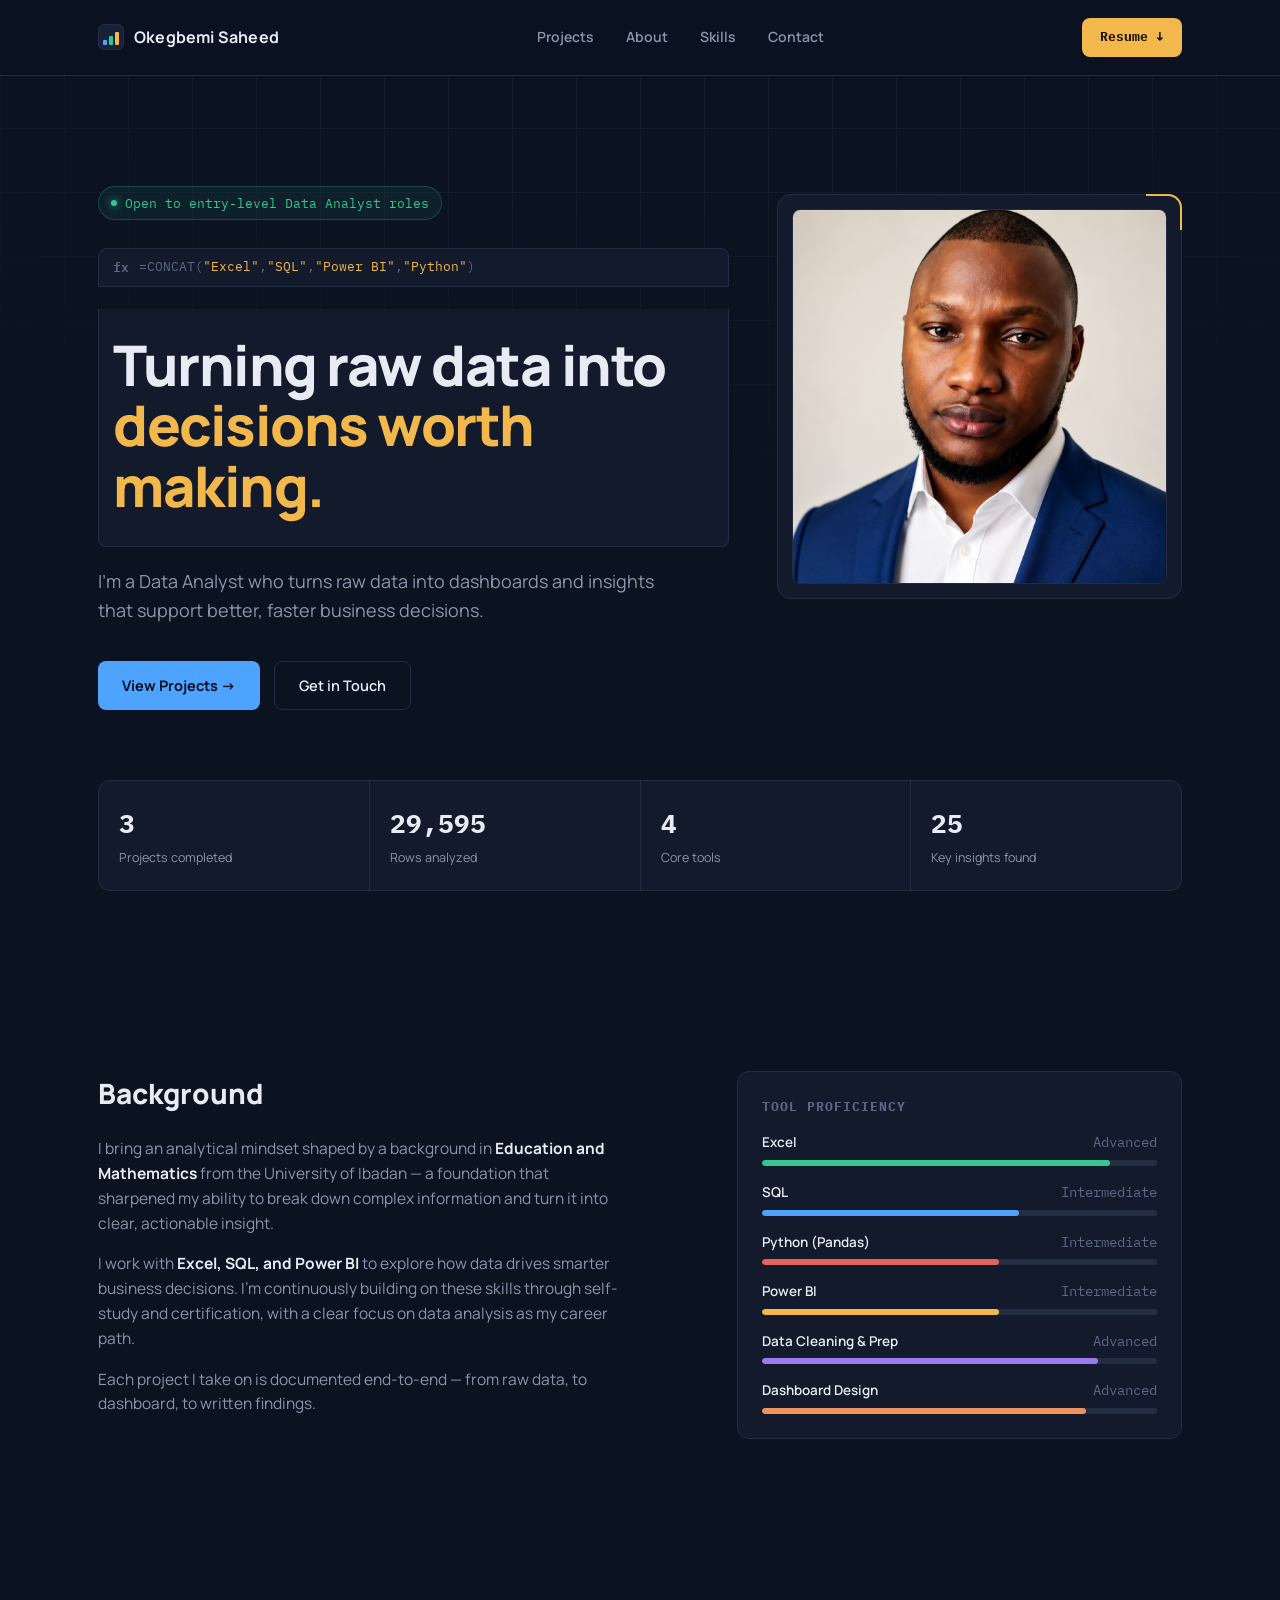
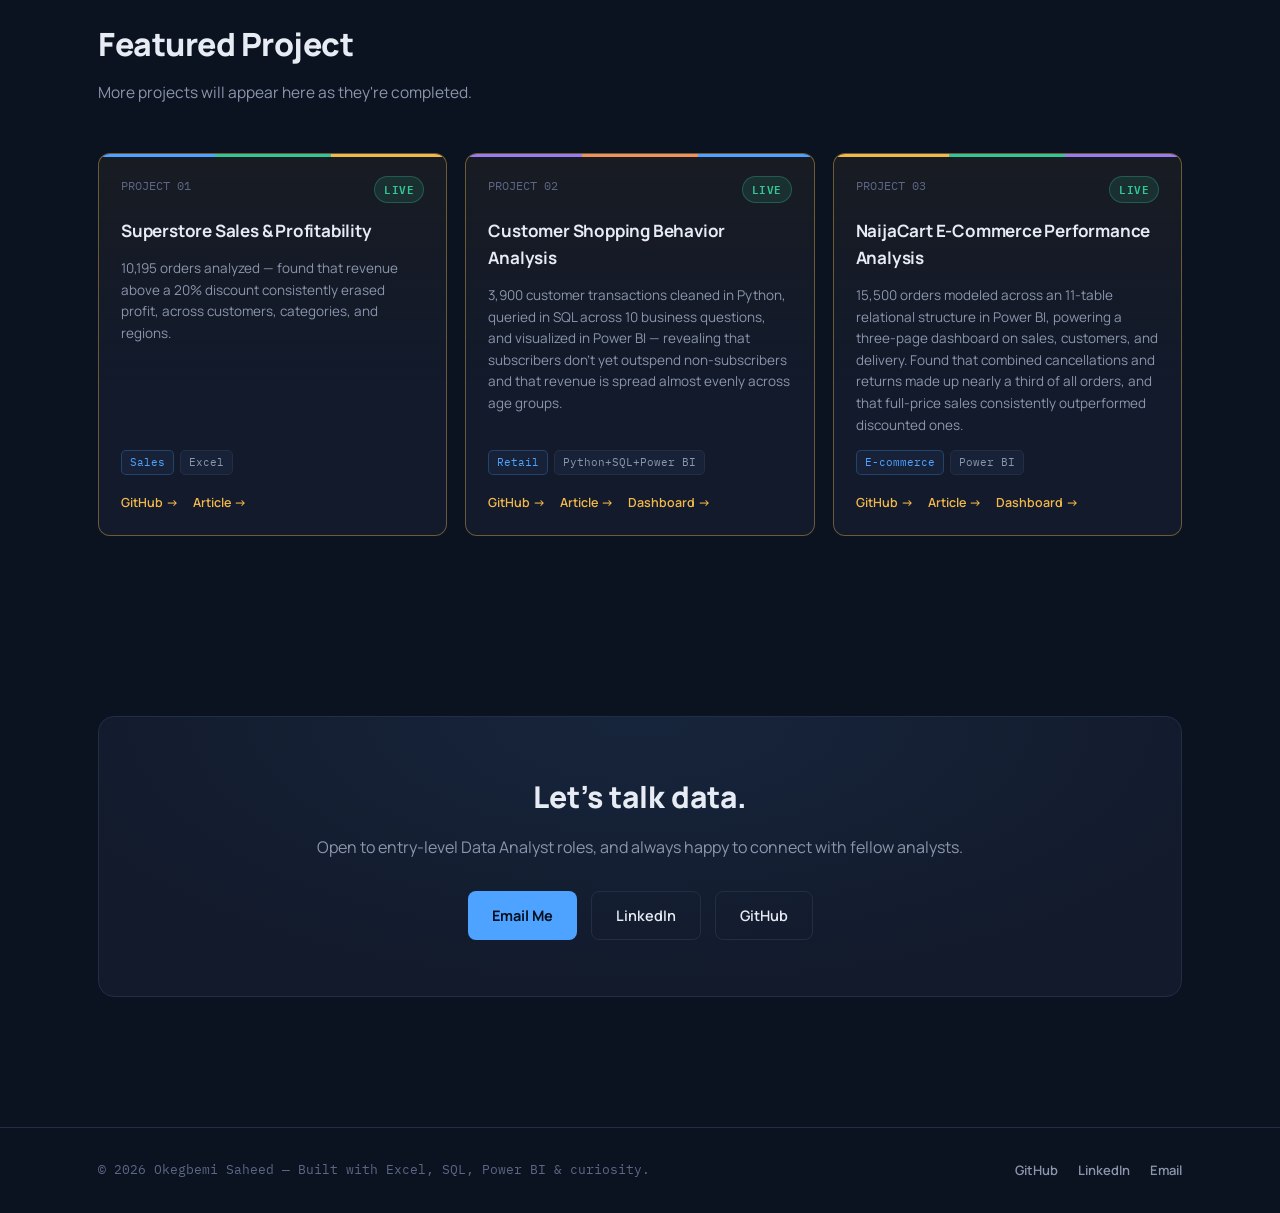
==== index.html @ 9484a930 "Add files via upload" ====
<!DOCTYPE html>
<html lang="en">
<head>
<meta charset="UTF-8" />
<meta name="viewport" content="width=device-width, initial-scale=1.0" />
<title>Okegbemi Saheed — Data Analyst Portfolio</title>
<link rel="icon" type="image/png" href="./profile.png">
<link rel="preconnect" href="https://fonts.googleapis.com">
<link href="https://fonts.googleapis.com/css2?family=IBM+Plex+Mono:wght@400;500;600;700&family=Manrope:wght@400;500;600;700;800&display=swap" rel="stylesheet">
<style>
  :root{
    --bg: #0B1220;
    --surface: #121A2B;
    --surface-2: #172238;
    --line: #232E45;
    --text: #E7EBF3;
    --muted: #8B96AD;
    --muted-2: #5C6785;
    --amber: #F2B84B;
    --blue: #4DA3FF;
    --green: #34C795;
    --purple: #9B7CF0;
    --orange: #F0925C;
    --red: #E5635F;
  }
  *{margin:0;padding:0;box-sizing:border-box;}
  html{scroll-behavior:smooth;}
  body{
    background:var(--bg);
    color:var(--text);
    font-family:'Manrope',sans-serif;
    line-height:1.6;
    overflow-x:hidden;
  }
  .mono{font-family:'IBM Plex Mono',monospace;}

  /* background grid texture */
  .grid-bg{
    position:fixed; inset:0; z-index:0; pointer-events:none;
    background-image:
      linear-gradient(var(--line) 1px, transparent 1px),
      linear-gradient(90deg, var(--line) 1px, transparent 1px);
    background-size: 64px 64px;
    opacity:0.35;
    mask-image: radial-gradient(ellipse 80% 60% at 50% 0%, #000 40%, transparent 100%);
  }

  a{color:inherit; text-decoration:none;}
  .wrap{max-width:1140px; margin:0 auto; padding:0 28px; position:relative; z-index:1;}

  /* NAV */
  header{
    position:sticky; top:0; z-index:50;
    backdrop-filter: blur(10px);
    background:rgba(11,18,32,0.75);
    border-bottom:1px solid var(--line);
  }
  nav{display:flex; align-items:center; justify-content:space-between; padding:18px 28px; max-width:1140px; margin:0 auto;}
  .logo{display:flex; align-items:center; gap:10px; font-weight:700; font-size:16px; letter-spacing:0.2px;}
  .logo-mark{
    width:26px; height:26px; border-radius:6px;
    background:var(--surface-2); border:1px solid var(--line);
    display:flex; align-items:end; gap:2px; padding:4px;
  }
  .logo-mark span{width:4px; background:var(--blue); border-radius:1px;}
  .logo-mark span:nth-child(1){height:5px; background:var(--blue);}
  .logo-mark span:nth-child(2){height:9px; background:var(--green);}
  .logo-mark span:nth-child(3){height:13px; background:var(--amber);}
  .navlinks{display:flex; gap:32px; align-items:center;}
  .navlinks a{color:var(--muted); font-size:14px; font-weight:600; transition:color .2s;}
  .navlinks a:hover{color:var(--text);}
  .btn-resume{
    background:var(--amber); color:#1A1200; padding:9px 18px; border-radius:8px;
    font-size:13px; font-weight:700; font-family:'IBM Plex Mono',monospace;
  }
  .btn-resume:hover{background:#ffcb63;}

  @media (max-width:760px){
    .navlinks{display:none;}
  }

  /* HERO */
  .hero{padding:110px 0 90px; position:relative;}
  .eyebrow{
    display:inline-flex; align-items:center; gap:8px;
    font-family:'IBM Plex Mono',monospace; font-size:12.5px; color:var(--green);
    background:rgba(52,199,149,0.08); border:1px solid rgba(52,199,149,0.25);
    padding:6px 12px; border-radius:100px; margin-bottom:28px;
  }
  .eyebrow .dot{width:6px; height:6px; border-radius:50%; background:var(--green); box-shadow:0 0 8px var(--green);}

  .formula-bar{
    font-family:'IBM Plex Mono',monospace; font-size:13px; color:var(--muted-2);
    border:1px solid var(--line); border-radius:8px 8px 0 0;
    padding:8px 14px; background:var(--surface); display:flex; gap:10px; align-items:center;
    max-width:640px;
  }
  .formula-bar .fx{color:var(--muted-2); font-weight:600;}
  .formula-bar .val{color:var(--amber);}

  .hero h1{
    font-size:56px; font-weight:800; letter-spacing:-1.5px; line-height:1.08;
    max-width:760px; margin:22px 0 20px;
    border:1px solid var(--line); border-top:none; border-radius:0 0 8px 8px;
    padding:26px 14px 30px; background:var(--surface);
  }
  .hero h1 .accent{color:var(--amber);}
  .hero p.lede{
    font-size:18px; color:var(--muted); max-width:560px; margin-bottom:36px;
  }
  .hero-ctas{display:flex; gap:14px; flex-wrap:wrap;}
  .btn-primary{
    background:var(--blue); color:#04101F; font-weight:700; font-size:14.5px;
    padding:13px 24px; border-radius:8px; transition:transform .15s, background .15s;
    display:inline-flex; align-items:center; gap:8px;
  }
  .btn-primary:hover{background:#6cb6ff; transform:translateY(-1px);}
  .btn-outline{
    border:1px solid var(--line); color:var(--text); font-weight:600; font-size:14.5px;
    padding:12px 24px; border-radius:8px; transition:border-color .15s, transform .15s;
  }
  .btn-outline:hover{border-color:var(--muted-2); transform:translateY(-1px);}

  .hero-stats{
    display:grid; grid-template-columns:repeat(4,1fr); gap:1px;
    margin-top:70px; border:1px solid var(--line); border-radius:12px; overflow:hidden;
    background:var(--line);
  }
  .stat{background:var(--surface); padding:22px 20px;}
  .stat .n{font-family:'IBM Plex Mono',monospace; font-size:26px; font-weight:700; color:var(--text);}
  .stat .l{font-size:12.5px; color:var(--muted); margin-top:4px;}

  .hero-grid{display:grid; grid-template-columns:1.4fr 0.9fr; gap:48px; align-items:start;}
  .hero-main .hero-ctas{margin-bottom:0;}

  .photo-frame{
    position:relative; border:1px solid var(--line); border-radius:14px;
    background:var(--surface); padding:14px; margin-top:8px;
  }
  .photo-tag{
    font-size:11px; color:var(--muted-2); margin-bottom:10px; letter-spacing:0.5px;
  }
  .photo-frame img{
    width:100%; aspect-ratio:1/1; object-fit:cover; border-radius:8px;
    display:block; border:1px solid var(--line);
    filter:grayscale(15%) contrast(1.03);
  }
  .photo-frame::after{
    content:""; position:absolute; top:-1px; right:-1px; width:34px; height:34px;
    border-top:2px solid var(--amber); border-right:2px solid var(--amber); border-radius:0 14px 0 0;
  }
  .photo-fallback{display:none;}
  .photo-frame.no-photo img{display:none;}
  .photo-frame.no-photo .photo-fallback{
    display:flex; flex-direction:column; align-items:center; justify-content:center;
    aspect-ratio:1/1; border-radius:8px; border:1px dashed var(--line);
    color:var(--muted-2); font-family:'IBM Plex Mono',monospace; font-size:13px; text-align:center; line-height:1.6;
  }
  .photo-fallback span{color:var(--amber); margin-top:4px;}

  @media (max-width:760px){
    .hero h1{font-size:36px;}
    .hero-stats{grid-template-columns:repeat(2,1fr);}
    .hero-grid{grid-template-columns:1fr;}
    .photo-frame{max-width:260px;}
  }

  /* SECTION HEADERS */
  .section{padding:90px 0;}
  .section-head{margin-bottom:48px;}
  .section-tag{
    font-family:'IBM Plex Mono',monospace; font-size:12.5px; color:var(--muted-2);
    letter-spacing:1.5px; text-transform:uppercase; margin-bottom:10px; display:block;
  }
  .section-head h2{font-size:32px; font-weight:800; letter-spacing:-0.5px;}
  .section-head p{color:var(--muted); margin-top:10px; max-width:560px; font-size:15.5px;}

  /* ABOUT */
  .about-grid{display:grid; grid-template-columns:1.3fr 1fr; gap:60px; align-items:start;}
  .about-text p{color:var(--muted); font-size:15.5px; margin-bottom:16px; max-width:520px;}
  .about-text strong{color:var(--text);}
  .skills-box{border:1px solid var(--line); border-radius:12px; padding:24px; background:var(--surface);}
  .skills-box h4{font-family:'IBM Plex Mono',monospace; font-size:12.5px; color:var(--muted-2); text-transform:uppercase; letter-spacing:1px; margin-bottom:16px;}
  .skill-row{margin-bottom:16px;}
  .skill-row:last-child{margin-bottom:0;}
  .skill-row .top{display:flex; justify-content:space-between; font-size:13.5px; margin-bottom:6px;}
  .skill-row .top span:first-child{font-weight:600;}
  .skill-row .top span:last-child{color:var(--muted-2); font-family:'IBM Plex Mono',monospace;}
  .bar{height:6px; border-radius:3px; background:var(--line); overflow:hidden;}
  .bar i{display:block; height:100%; border-radius:3px;}

  @media (max-width:760px){ .about-grid{grid-template-columns:1fr;} }

  /* PROJECTS */
  .project-grid{display:grid; grid-template-columns:repeat(3,1fr); gap:18px;}
  @media (max-width:900px){ .project-grid{grid-template-columns:repeat(2,1fr);} }
  @media (max-width:600px){ .project-grid{grid-template-columns:1fr;} }

  .card{
    border:1px solid var(--line); border-radius:12px; background:var(--surface);
    padding:22px; display:flex; flex-direction:column; gap:14px; transition:border-color .2s, transform .2s;
    position:relative; overflow:hidden;
  }
  .card:hover{border-color:var(--muted-2); transform:translateY(-3px);}
  .card.featured{
    border-color:rgba(242,184,75,0.4);
    background:linear-gradient(180deg, rgba(242,184,75,0.06), var(--surface) 60%);
  }
  .card-top{display:flex; justify-content:space-between; align-items:flex-start;}
  .card-num{font-family:'IBM Plex Mono',monospace; font-size:12px; color:var(--muted-2);}
  .status{
    font-family:'IBM Plex Mono',monospace; font-size:10.5px; padding:4px 9px; border-radius:100px;
    text-transform:uppercase; letter-spacing:0.5px; font-weight:600;
  }
  .status.done{background:rgba(52,199,149,0.12); color:var(--green); border:1px solid rgba(52,199,149,0.3);}
  .status.pending{background:rgba(139,150,173,0.1); color:var(--muted); border:1px solid var(--line);}

  .card h3{font-size:17px; font-weight:700; letter-spacing:-0.2px;}
  .card p.desc{font-size:13.5px; color:var(--muted); flex-grow:1;}

  .tag-row{display:flex; gap:6px; flex-wrap:wrap;}
  .tag{
    font-family:'IBM Plex Mono',monospace; font-size:10.5px; padding:3px 8px; border-radius:5px;
    background:var(--surface-2); color:var(--muted); border:1px solid var(--line);
  }
  .tag.domain{color:var(--blue); border-color:rgba(77,163,255,0.25);}

  .card-links{display:flex; gap:14px; margin-top:4px;}
  .card-links a{font-size:12.5px; font-weight:600; color:var(--amber); display:flex; align-items:center; gap:4px;}
  .card-links a:hover{color:#ffcb63;}

  .dot-row{position:absolute; top:0; left:0; right:0; height:3px; display:flex;}
  .dot-row i{flex:1;}

  /* FOOTER / CONTACT */
  .contact-box{
    border:1px solid var(--line); border-radius:16px; padding:56px 40px; text-align:center;
    background:radial-gradient(ellipse 60% 100% at 50% 0%, rgba(77,163,255,0.08), transparent), var(--surface);
  }
  .contact-box h2{font-size:30px; font-weight:800; margin-bottom:14px;}
  .contact-box p{color:var(--muted); margin-bottom:30px;}
  .contact-links{display:flex; gap:14px; justify-content:center; flex-wrap:wrap;}

  footer{border-top:1px solid var(--line); padding:32px 0; margin-top:40px;}
  .footer-row{display:flex; justify-content:space-between; align-items:center; flex-wrap:wrap; gap:12px;}
  .footer-row p{font-size:13px; color:var(--muted-2); font-family:'IBM Plex Mono',monospace;}
  .footer-links{display:flex; gap:20px;}
  .footer-links a{font-size:13px; color:var(--muted); font-weight:600;}
  .footer-links a:hover{color:var(--text);}
</style>
</head>
<body>

<div class="grid-bg"></div>

<header>
  <nav>
    <div class="logo">
      <div class="logo-mark"><span></span><span></span><span></span></div>
      Okegbemi Saheed
    </div>
    <div class="navlinks">
      <a href="#projects">Projects</a>
      <a href="#about">About</a>
      <a href="#skills">Skills</a>
      <a href="#contact">Contact</a>
    </div>
    <a href="./resume.pdf" class="btn-resume" download>Resume ↓</a>
  </nav>
</header>

<section class="hero">
  <div class="wrap">
    <div class="hero-grid">
      <div class="hero-main">
        <div class="eyebrow"><span class="dot"></span>Open to entry-level Data Analyst roles</div>

        <div class="formula-bar">
          <span class="fx">fx</span>
          <span>=CONCAT(<span class="val">"Excel"</span>,<span class="val">"SQL"</span>,<span class="val">"Power BI"</span>,<span class="val">"Python"</span>)</span>
        </div>
        <h1>Turning raw data into <span class="accent">decisions worth making.</span></h1>

        <p class="lede">I'm a Data Analyst who turns raw data into dashboards and insights that support better, faster business decisions.</p>

        <div class="hero-ctas">
          <a href="#projects" class="btn-primary">View Projects →</a>
          <a href="mailto:saheedokegbemi3@gmail.com" class="btn-outline">Get in Touch</a>
        </div>
      </div>

      <div class="photo-frame">
        <img src="./profile.png" alt="Okegbemi Saheed" onerror="this.parentElement.classList.add('no-photo')">
        <div class="photo-fallback">Add<br><span>profile.png</span></div>
      </div>
    </div>

    <div class="hero-stats">
      <div class="stat"><div class="n">3</div><div class="l">Projects completed</div></div>
      <div class="stat"><div class="n">29,595</div><div class="l">Rows analyzed</div></div>
      <div class="stat"><div class="n">4</div><div class="l">Core tools</div></div>
      <div class="stat"><div class="n">25</div><div class="l">Key insights found</div></div>
    </div>
  </div>
</section>

<section class="section" id="about">
  <div class="wrap">
    <div class="about-grid">
      <div class="about-text">
        <h2 style="font-size:28px; font-weight:800; margin-bottom:20px;">Background</h2>
        <p>I bring an analytical mindset shaped by a background in <strong>Education and Mathematics</strong> from the University of Ibadan — a foundation that sharpened my ability to break down complex information and turn it into clear, actionable insight.</p>
        <p>I work with <strong>Excel, SQL, and Power BI</strong> to explore how data drives smarter business decisions. I'm continuously building on these skills through self-study and certification, with a clear focus on data analysis as my career path.</p>
        <p>Each project I take on is documented end-to-end — from raw data, to dashboard, to written findings.</p>
      </div>

      <div class="skills-box" id="skills">
        <h4>Tool Proficiency</h4>
        <div class="skill-row">
          <div class="top"><span>Excel</span><span>Advanced</span></div>
          <div class="bar"><i style="width:88%; background:var(--green);"></i></div>
        </div>
        <div class="skill-row">
          <div class="top"><span>SQL</span><span>Intermediate</span></div>
          <div class="bar"><i style="width:65%; background:var(--blue);"></i></div>
        </div>
        <div class="skill-row">
          <div class="top"><span>Python (Pandas)</span><span>Intermediate</span></div>
          <div class="bar"><i style="width:60%; background:var(--red);"></i></div>
        </div>
        <div class="skill-row">
          <div class="top"><span>Power BI</span><span>Intermediate</span></div>
          <div class="bar"><i style="width:60%; background:var(--amber);"></i></div>
        </div>
        <div class="skill-row">
          <div class="top"><span>Data Cleaning &amp; Prep</span><span>Advanced</span></div>
          <div class="bar"><i style="width:85%; background:var(--purple);"></i></div>
        </div>
        <div class="skill-row">
          <div class="top"><span>Dashboard Design</span><span>Advanced</span></div>
          <div class="bar"><i style="width:82%; background:var(--orange);"></i></div>
        </div>
      </div>
    </div>
  </div>
</section>

<section class="section" id="projects">
  <div class="wrap">
    <div class="section-head">
      <h2>Featured Project</h2>
      <p>More projects will appear here as they're completed.</p>
    </div>

    <div class="project-grid" id="project-grid"></div>
  </div>
</section>

<section class="section" id="contact">
  <div class="wrap">
    <div class="contact-box">
      <h2>Let's talk data.</h2>
      <p>Open to entry-level Data Analyst roles, and always happy to connect with fellow analysts.</p>
      <div class="contact-links">
        <a href="mailto:saheedokegbemi3@gmail.com" class="btn-primary">Email Me</a>
        <a href="https://www.linkedin.com/in/okegbemi-saheed/" target="_blank" class="btn-outline">LinkedIn</a>
        <a href="https://github.com/saheed-okegbemi" target="_blank" class="btn-outline">GitHub</a>
      </div>
    </div>
  </div>
</section>

<footer>
  <div class="wrap footer-row">
    <p>© 2026 Okegbemi Saheed — Built with Excel, SQL, Power BI &amp; curiosity.</p>
    <div class="footer-links">
      <a href="https://github.com/saheed-okegbemi" target="_blank">GitHub</a>
      <a href="https://www.linkedin.com/in/okegbemi-saheed/" target="_blank">LinkedIn</a>
      <a href="mailto:saheedokegbemi3@gmail.com">Email</a>
    </div>
  </div>
</footer>

<script>
  const projects = [
    {
      num: "01", domain: "Sales", tool: "Excel", title: "Superstore Sales & Profitability",
      desc: "10,195 orders analyzed — found that revenue above a 20% discount consistently erased profit, across customers, categories, and regions.",
      status: "done",
      links: [
        { label: "GitHub →", href: "https://github.com/saheed-okegbemi/project1-superstore-sales-dashboard" },
        { label: "Article →", href: "https://medium.com/@yemtech96/i-analyzed-10-000-retail-orders-in-excel-and-found-the-exact-point-where-discounts-start-losing-25f3563b0018?sharedUserId=yemtech96" }
      ],
      colors: ["var(--blue)","var(--green)","var(--amber)"]
    },
    {
      num: "02", domain: "Retail", tool: "Python+SQL+Power BI", title: "Customer Shopping Behavior Analysis",
      desc: "3,900 customer transactions cleaned in Python, queried in SQL across 10 business questions, and visualized in Power BI — revealing that subscribers don't yet outspend non-subscribers and that revenue is spread almost evenly across age groups.",
      status: "done",
      links: [
        { label: "GitHub →", href: "https://github.com/saheed-okegbemi/customer-trends-data-analysis-SQL-Python-PowerBI" },
        { label: "Article →", href: "https://medium.com/@yemtech96/customer-shopping-behavior-analysis-95d3b2ce0a00" },
        { label: "Dashboard →", href: "https://app.powerbi.com/view?r=eyJrIjoiYzc3OTllYzItY2Q0Yy00NjYwLThhMjEtMTc2NzlhYjIzNjk2IiwidCI6ImZjY2Y0MmRmLTE2ZDktNGU4Ny1hNmUwLWU0OTYyMjAxN2Y3NCJ9" }
      ],
      colors: ["var(--purple)","var(--orange)","var(--blue)"]
    },
    {
      num: "03", domain: "E-commerce", tool: "Power BI", title: "NaijaCart E-Commerce Performance Analysis",
      desc: "15,500 orders modeled across an 11-table relational structure in Power BI, powering a three-page dashboard on sales, customers, and delivery. Found that combined cancellations and returns made up nearly a third of all orders, and that full-price sales consistently outperformed discounted ones.",
      status: "done",
      links: [
        { label: "GitHub →", href: "https://github.com/saheed-okegbemi/NaijaCart-E-Commerce_Business_Analysis" },
        { label: "Article →", href: "https://medium.com/@yemtech96/building-naijacart-a-power-bi-analysis-of-a-nigerian-e-commerce-business-020e2b88e1dc" },
        { label: "Dashboard →", href: "https://app.powerbi.com/reportEmbed?reportId=264febf2-75fc-4f2f-8ebe-4e56fce690f0&autoAuth=true&ctid=fccf42df-16d9-4e87-a6e0-e49622017f74" }
      ],
      colors: ["var(--amber)","var(--green)","var(--purple)"]
    },
    { num:"04", domain:"Sales", tool:"SQL", title:"Sales Trend & Customer Analysis", desc:"Querying sales trends, top customers, and category performance using joins, CTEs, and window functions.", status:"pending" },
    { num:"05", domain:"Sales", tool:"Power BI", title:"Interactive Sales Dashboard", desc:"A drill-down dashboard with regional filters, YoY growth, and DAX-driven KPIs.", status:"pending" },
    { num:"06", domain:"Inventory", tool:"Excel", title:"Stock Level & Reorder Tracker", desc:"A formula-driven tracker flagging low stock and calculating reorder points automatically.", status:"pending" },
    { num:"07", domain:"Inventory", tool:"SQL", title:"Stockout & Movement Analysis", desc:"Identifying stockout frequency, slow-moving items, and inventory turnover ratios.", status:"pending" },
    { num:"08", domain:"Inventory", tool:"Power BI", title:"Inventory Health Dashboard", desc:"Visualizing turnover, days-on-hand, and dead stock by category.", status:"pending" },
    { num:"09", domain:"Supply Chain", tool:"Excel", title:"Supplier Performance Scorecard", desc:"Weighted scoring of suppliers on delivery time, defect rate, and cost variance.", status:"pending" },
    { num:"10", domain:"Supply Chain", tool:"SQL", title:"Lead Time & Fulfillment Analysis", desc:"Analyzing average lead time by supplier and region, flagging delayed orders.", status:"pending" },
    { num:"11", domain:"Supply Chain", tool:"Power BI", title:"End-to-End Supply Chain Dashboard", desc:"Order-to-delivery visibility with delay hotspots mapped geographically.", status:"pending" },
    { num:"12", domain:"Retail", tool:"Excel+SQL+Power BI", title:"Full Retail Performance Report", desc:"Capstone project combining all three tools into one end-to-end retail analysis.", status:"pending" },
    { num:"13", domain:"Retail", tool:"Power BI", title:"Store & Regional Comparison", desc:"Benchmarking store and regional performance on revenue and inventory efficiency.", status:"pending" },
    { num:"14", domain:"Retail", tool:"SQL+Excel", title:"Customer Segmentation (RFM)", desc:"Segmenting customers by Recency, Frequency, and Monetary value to identify buying behavior.", status:"pending" },
  ];

  const grid = document.getElementById("project-grid");
  projects.filter(p => p.status === "done").forEach(p => {
    const card = document.createElement("div");
    card.className = "card" + (p.status === "done" ? " featured" : "");
    const dots = (p.colors || ["var(--muted-2)"]).map(c => `<i style="background:${c}"></i>`).join("");
    card.innerHTML = `
      <div class="dot-row">${dots}</div>
      <div class="card-top">
        <span class="card-num">PROJECT ${p.num}</span>
        <span class="status ${p.status}">${p.status === "done" ? "Live" : "In Progress"}</span>
      </div>
      <h3>${p.title}</h3>
      <p class="desc">${p.desc}</p>
      <div class="tag-row">
        <span class="tag domain">${p.domain}</span>
        <span class="tag">${p.tool}</span>
      </div>
      ${p.links ? `<div class="card-links">${p.links.map(l => `<a href="${l.href}" target="_blank">${l.label}</a>`).join("")}</div>` : ""}
    `;
    grid.appendChild(card);
  });
</script>

</body>
</html>
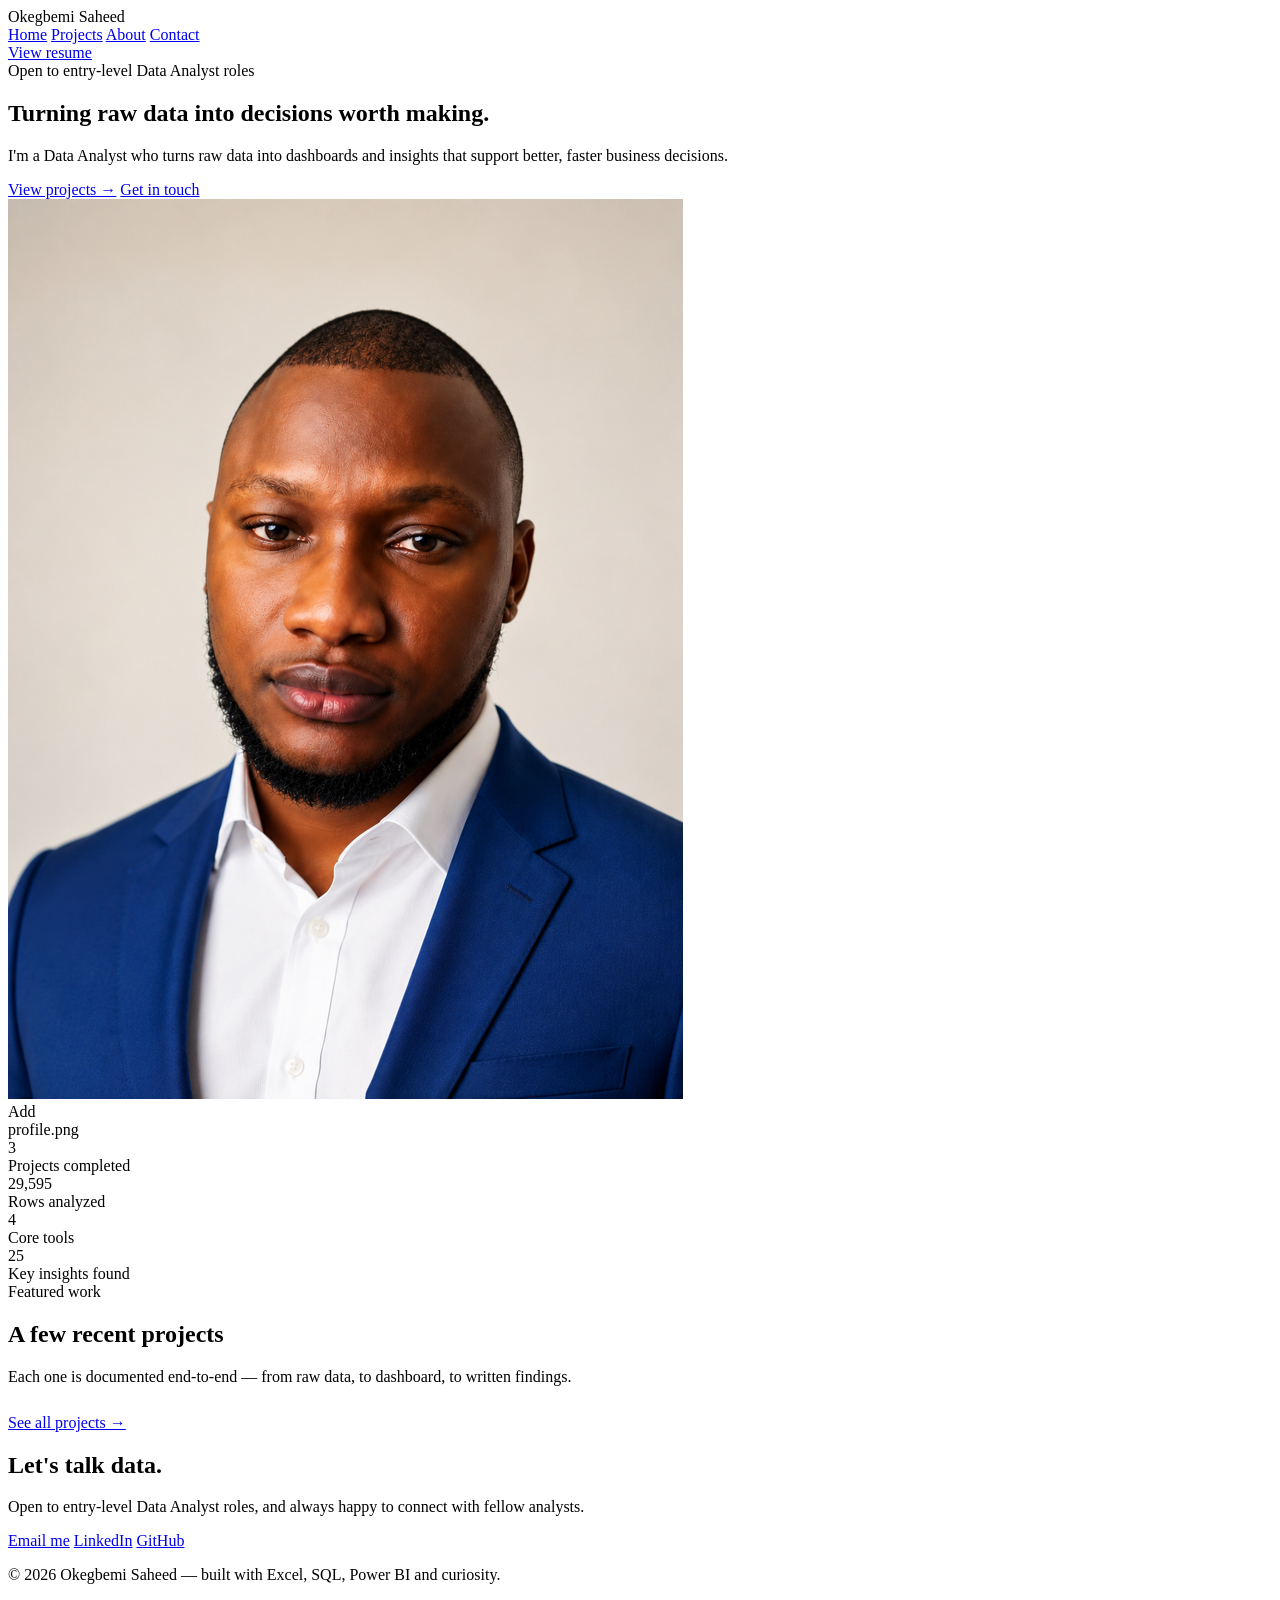
==== commit 9b661058: "Add files via upload" ====
--- a/index.html
+++ b/index.html
@@ -6,266 +6,21 @@
 <title>Okegbemi Saheed — Data Analyst Portfolio</title>
 <link rel="icon" type="image/png" href="./profile.png">
 <link rel="preconnect" href="https://fonts.googleapis.com">
-<link href="https://fonts.googleapis.com/css2?family=IBM+Plex+Mono:wght@400;500;600;700&family=Manrope:wght@400;500;600;700;800&display=swap" rel="stylesheet">
-<style>
-  :root{
-    --bg: #0B1220;
-    --surface: #121A2B;
-    --surface-2: #172238;
-    --line: #232E45;
-    --text: #E7EBF3;
-    --muted: #8B96AD;
-    --muted-2: #5C6785;
-    --amber: #F2B84B;
-    --blue: #4DA3FF;
-    --green: #34C795;
-    --purple: #9B7CF0;
-    --orange: #F0925C;
-    --red: #E5635F;
-  }
-  *{margin:0;padding:0;box-sizing:border-box;}
-  html{scroll-behavior:smooth;}
-  body{
-    background:var(--bg);
-    color:var(--text);
-    font-family:'Manrope',sans-serif;
-    line-height:1.6;
-    overflow-x:hidden;
-  }
-  .mono{font-family:'IBM Plex Mono',monospace;}
-
-  /* background grid texture */
-  .grid-bg{
-    position:fixed; inset:0; z-index:0; pointer-events:none;
-    background-image:
-      linear-gradient(var(--line) 1px, transparent 1px),
-      linear-gradient(90deg, var(--line) 1px, transparent 1px);
-    background-size: 64px 64px;
-    opacity:0.35;
-    mask-image: radial-gradient(ellipse 80% 60% at 50% 0%, #000 40%, transparent 100%);
-  }
-
-  a{color:inherit; text-decoration:none;}
-  .wrap{max-width:1140px; margin:0 auto; padding:0 28px; position:relative; z-index:1;}
-
-  /* NAV */
-  header{
-    position:sticky; top:0; z-index:50;
-    backdrop-filter: blur(10px);
-    background:rgba(11,18,32,0.75);
-    border-bottom:1px solid var(--line);
-  }
-  nav{display:flex; align-items:center; justify-content:space-between; padding:18px 28px; max-width:1140px; margin:0 auto;}
-  .logo{display:flex; align-items:center; gap:10px; font-weight:700; font-size:16px; letter-spacing:0.2px;}
-  .logo-mark{
-    width:26px; height:26px; border-radius:6px;
-    background:var(--surface-2); border:1px solid var(--line);
-    display:flex; align-items:end; gap:2px; padding:4px;
-  }
-  .logo-mark span{width:4px; background:var(--blue); border-radius:1px;}
-  .logo-mark span:nth-child(1){height:5px; background:var(--blue);}
-  .logo-mark span:nth-child(2){height:9px; background:var(--green);}
-  .logo-mark span:nth-child(3){height:13px; background:var(--amber);}
-  .navlinks{display:flex; gap:32px; align-items:center;}
-  .navlinks a{color:var(--muted); font-size:14px; font-weight:600; transition:color .2s;}
-  .navlinks a:hover{color:var(--text);}
-  .btn-resume{
-    background:var(--amber); color:#1A1200; padding:9px 18px; border-radius:8px;
-    font-size:13px; font-weight:700; font-family:'IBM Plex Mono',monospace;
-  }
-  .btn-resume:hover{background:#ffcb63;}
-
-  @media (max-width:760px){
-    .navlinks{display:none;}
-  }
-
-  /* HERO */
-  .hero{padding:110px 0 90px; position:relative;}
-  .eyebrow{
-    display:inline-flex; align-items:center; gap:8px;
-    font-family:'IBM Plex Mono',monospace; font-size:12.5px; color:var(--green);
-    background:rgba(52,199,149,0.08); border:1px solid rgba(52,199,149,0.25);
-    padding:6px 12px; border-radius:100px; margin-bottom:28px;
-  }
-  .eyebrow .dot{width:6px; height:6px; border-radius:50%; background:var(--green); box-shadow:0 0 8px var(--green);}
-
-  .formula-bar{
-    font-family:'IBM Plex Mono',monospace; font-size:13px; color:var(--muted-2);
-    border:1px solid var(--line); border-radius:8px 8px 0 0;
-    padding:8px 14px; background:var(--surface); display:flex; gap:10px; align-items:center;
-    max-width:640px;
-  }
-  .formula-bar .fx{color:var(--muted-2); font-weight:600;}
-  .formula-bar .val{color:var(--amber);}
-
-  .hero h1{
-    font-size:56px; font-weight:800; letter-spacing:-1.5px; line-height:1.08;
-    max-width:760px; margin:22px 0 20px;
-    border:1px solid var(--line); border-top:none; border-radius:0 0 8px 8px;
-    padding:26px 14px 30px; background:var(--surface);
-  }
-  .hero h1 .accent{color:var(--amber);}
-  .hero p.lede{
-    font-size:18px; color:var(--muted); max-width:560px; margin-bottom:36px;
-  }
-  .hero-ctas{display:flex; gap:14px; flex-wrap:wrap;}
-  .btn-primary{
-    background:var(--blue); color:#04101F; font-weight:700; font-size:14.5px;
-    padding:13px 24px; border-radius:8px; transition:transform .15s, background .15s;
-    display:inline-flex; align-items:center; gap:8px;
-  }
-  .btn-primary:hover{background:#6cb6ff; transform:translateY(-1px);}
-  .btn-outline{
-    border:1px solid var(--line); color:var(--text); font-weight:600; font-size:14.5px;
-    padding:12px 24px; border-radius:8px; transition:border-color .15s, transform .15s;
-  }
-  .btn-outline:hover{border-color:var(--muted-2); transform:translateY(-1px);}
-
-  .hero-stats{
-    display:grid; grid-template-columns:repeat(4,1fr); gap:1px;
-    margin-top:70px; border:1px solid var(--line); border-radius:12px; overflow:hidden;
-    background:var(--line);
-  }
-  .stat{background:var(--surface); padding:22px 20px;}
-  .stat .n{font-family:'IBM Plex Mono',monospace; font-size:26px; font-weight:700; color:var(--text);}
-  .stat .l{font-size:12.5px; color:var(--muted); margin-top:4px;}
-
-  .hero-grid{display:grid; grid-template-columns:1.4fr 0.9fr; gap:48px; align-items:start;}
-  .hero-main .hero-ctas{margin-bottom:0;}
-
-  .photo-frame{
-    position:relative; border:1px solid var(--line); border-radius:14px;
-    background:var(--surface); padding:14px; margin-top:8px;
-  }
-  .photo-tag{
-    font-size:11px; color:var(--muted-2); margin-bottom:10px; letter-spacing:0.5px;
-  }
-  .photo-frame img{
-    width:100%; aspect-ratio:1/1; object-fit:cover; border-radius:8px;
-    display:block; border:1px solid var(--line);
-    filter:grayscale(15%) contrast(1.03);
-  }
-  .photo-frame::after{
-    content:""; position:absolute; top:-1px; right:-1px; width:34px; height:34px;
-    border-top:2px solid var(--amber); border-right:2px solid var(--amber); border-radius:0 14px 0 0;
-  }
-  .photo-fallback{display:none;}
-  .photo-frame.no-photo img{display:none;}
-  .photo-frame.no-photo .photo-fallback{
-    display:flex; flex-direction:column; align-items:center; justify-content:center;
-    aspect-ratio:1/1; border-radius:8px; border:1px dashed var(--line);
-    color:var(--muted-2); font-family:'IBM Plex Mono',monospace; font-size:13px; text-align:center; line-height:1.6;
-  }
-  .photo-fallback span{color:var(--amber); margin-top:4px;}
-
-  @media (max-width:760px){
-    .hero h1{font-size:36px;}
-    .hero-stats{grid-template-columns:repeat(2,1fr);}
-    .hero-grid{grid-template-columns:1fr;}
-    .photo-frame{max-width:260px;}
-  }
-
-  /* SECTION HEADERS */
-  .section{padding:90px 0;}
-  .section-head{margin-bottom:48px;}
-  .section-tag{
-    font-family:'IBM Plex Mono',monospace; font-size:12.5px; color:var(--muted-2);
-    letter-spacing:1.5px; text-transform:uppercase; margin-bottom:10px; display:block;
-  }
-  .section-head h2{font-size:32px; font-weight:800; letter-spacing:-0.5px;}
-  .section-head p{color:var(--muted); margin-top:10px; max-width:560px; font-size:15.5px;}
-
-  /* ABOUT */
-  .about-grid{display:grid; grid-template-columns:1.3fr 1fr; gap:60px; align-items:start;}
-  .about-text p{color:var(--muted); font-size:15.5px; margin-bottom:16px; max-width:520px;}
-  .about-text strong{color:var(--text);}
-  .skills-box{border:1px solid var(--line); border-radius:12px; padding:24px; background:var(--surface);}
-  .skills-box h4{font-family:'IBM Plex Mono',monospace; font-size:12.5px; color:var(--muted-2); text-transform:uppercase; letter-spacing:1px; margin-bottom:16px;}
-  .skill-row{margin-bottom:16px;}
-  .skill-row:last-child{margin-bottom:0;}
-  .skill-row .top{display:flex; justify-content:space-between; font-size:13.5px; margin-bottom:6px;}
-  .skill-row .top span:first-child{font-weight:600;}
-  .skill-row .top span:last-child{color:var(--muted-2); font-family:'IBM Plex Mono',monospace;}
-  .bar{height:6px; border-radius:3px; background:var(--line); overflow:hidden;}
-  .bar i{display:block; height:100%; border-radius:3px;}
-
-  @media (max-width:760px){ .about-grid{grid-template-columns:1fr;} }
-
-  /* PROJECTS */
-  .project-grid{display:grid; grid-template-columns:repeat(3,1fr); gap:18px;}
-  @media (max-width:900px){ .project-grid{grid-template-columns:repeat(2,1fr);} }
-  @media (max-width:600px){ .project-grid{grid-template-columns:1fr;} }
-
-  .card{
-    border:1px solid var(--line); border-radius:12px; background:var(--surface);
-    padding:22px; display:flex; flex-direction:column; gap:14px; transition:border-color .2s, transform .2s;
-    position:relative; overflow:hidden;
-  }
-  .card:hover{border-color:var(--muted-2); transform:translateY(-3px);}
-  .card.featured{
-    border-color:rgba(242,184,75,0.4);
-    background:linear-gradient(180deg, rgba(242,184,75,0.06), var(--surface) 60%);
-  }
-  .card-top{display:flex; justify-content:space-between; align-items:flex-start;}
-  .card-num{font-family:'IBM Plex Mono',monospace; font-size:12px; color:var(--muted-2);}
-  .status{
-    font-family:'IBM Plex Mono',monospace; font-size:10.5px; padding:4px 9px; border-radius:100px;
-    text-transform:uppercase; letter-spacing:0.5px; font-weight:600;
-  }
-  .status.done{background:rgba(52,199,149,0.12); color:var(--green); border:1px solid rgba(52,199,149,0.3);}
-  .status.pending{background:rgba(139,150,173,0.1); color:var(--muted); border:1px solid var(--line);}
-
-  .card h3{font-size:17px; font-weight:700; letter-spacing:-0.2px;}
-  .card p.desc{font-size:13.5px; color:var(--muted); flex-grow:1;}
-
-  .tag-row{display:flex; gap:6px; flex-wrap:wrap;}
-  .tag{
-    font-family:'IBM Plex Mono',monospace; font-size:10.5px; padding:3px 8px; border-radius:5px;
-    background:var(--surface-2); color:var(--muted); border:1px solid var(--line);
-  }
-  .tag.domain{color:var(--blue); border-color:rgba(77,163,255,0.25);}
-
-  .card-links{display:flex; gap:14px; margin-top:4px;}
-  .card-links a{font-size:12.5px; font-weight:600; color:var(--amber); display:flex; align-items:center; gap:4px;}
-  .card-links a:hover{color:#ffcb63;}
-
-  .dot-row{position:absolute; top:0; left:0; right:0; height:3px; display:flex;}
-  .dot-row i{flex:1;}
-
-  /* FOOTER / CONTACT */
-  .contact-box{
-    border:1px solid var(--line); border-radius:16px; padding:56px 40px; text-align:center;
-    background:radial-gradient(ellipse 60% 100% at 50% 0%, rgba(77,163,255,0.08), transparent), var(--surface);
-  }
-  .contact-box h2{font-size:30px; font-weight:800; margin-bottom:14px;}
-  .contact-box p{color:var(--muted); margin-bottom:30px;}
-  .contact-links{display:flex; gap:14px; justify-content:center; flex-wrap:wrap;}
-
-  footer{border-top:1px solid var(--line); padding:32px 0; margin-top:40px;}
-  .footer-row{display:flex; justify-content:space-between; align-items:center; flex-wrap:wrap; gap:12px;}
-  .footer-row p{font-size:13px; color:var(--muted-2); font-family:'IBM Plex Mono',monospace;}
-  .footer-links{display:flex; gap:20px;}
-  .footer-links a{font-size:13px; color:var(--muted); font-weight:600;}
-  .footer-links a:hover{color:var(--text);}
-</style>
+<link href="https://fonts.googleapis.com/css2?family=Source+Serif+4:wght@500;600;700&family=Manrope:wght@400;500;600;700;800&display=swap" rel="stylesheet">
+<link rel="stylesheet" href="./assets/styles.css">
 </head>
 <body>
 
-<div class="grid-bg"></div>
-
 <header>
   <nav>
-    <div class="logo">
-      <div class="logo-mark"><span></span><span></span><span></span></div>
-      Okegbemi Saheed
+    <div class="logo">Okegbemi Saheed</div>
+    <div class="navlinks">
+      <a href="./index.html" class="active">Home</a>
+      <a href="./projects.html">Projects</a>
+      <a href="./about.html">About</a>
+      <a href="./contact.html">Contact</a>
     </div>
-    <div class="navlinks">
-      <a href="#projects">Projects</a>
-      <a href="#about">About</a>
-      <a href="#skills">Skills</a>
-      <a href="#contact">Contact</a>
-    </div>
-    <a href="./resume.pdf" class="btn-resume" download>Resume ↓</a>
+    <a href="./resume.pdf" class="btn-resume" target="_blank" rel="noopener">View resume</a>
   </nav>
 </header>
 
@@ -274,21 +29,13 @@
     <div class="hero-grid">
       <div class="hero-main">
         <div class="eyebrow"><span class="dot"></span>Open to entry-level Data Analyst roles</div>
-
-        <div class="formula-bar">
-          <span class="fx">fx</span>
-          <span>=CONCAT(<span class="val">"Excel"</span>,<span class="val">"SQL"</span>,<span class="val">"Power BI"</span>,<span class="val">"Python"</span>)</span>
-        </div>
         <h1>Turning raw data into <span class="accent">decisions worth making.</span></h1>
-
         <p class="lede">I'm a Data Analyst who turns raw data into dashboards and insights that support better, faster business decisions.</p>
-
         <div class="hero-ctas">
-          <a href="#projects" class="btn-primary">View Projects →</a>
-          <a href="mailto:saheedokegbemi3@gmail.com" class="btn-outline">Get in Touch</a>
+          <a href="./projects.html" class="btn-primary">View projects →</a>
+          <a href="mailto:saheedokegbemi3@gmail.com" class="btn-outline">Get in touch</a>
         </div>
       </div>
-
       <div class="photo-frame">
         <img src="./profile.png" alt="Okegbemi Saheed" onerror="this.parentElement.classList.add('no-photo')">
         <div class="photo-fallback">Add<br><span>profile.png</span></div>
@@ -304,65 +51,27 @@
   </div>
 </section>
 
-<section class="section" id="about">
+<section class="section">
   <div class="wrap">
-    <div class="about-grid">
-      <div class="about-text">
-        <h2 style="font-size:28px; font-weight:800; margin-bottom:20px;">Background</h2>
-        <p>I bring an analytical mindset shaped by a background in <strong>Education and Mathematics</strong> from the University of Ibadan — a foundation that sharpened my ability to break down complex information and turn it into clear, actionable insight.</p>
-        <p>I work with <strong>Excel, SQL, and Power BI</strong> to explore how data drives smarter business decisions. I'm continuously building on these skills through self-study and certification, with a clear focus on data analysis as my career path.</p>
-        <p>Each project I take on is documented end-to-end — from raw data, to dashboard, to written findings.</p>
-      </div>
-
-      <div class="skills-box" id="skills">
-        <h4>Tool Proficiency</h4>
-        <div class="skill-row">
-          <div class="top"><span>Excel</span><span>Advanced</span></div>
-          <div class="bar"><i style="width:88%; background:var(--green);"></i></div>
-        </div>
-        <div class="skill-row">
-          <div class="top"><span>SQL</span><span>Intermediate</span></div>
-          <div class="bar"><i style="width:65%; background:var(--blue);"></i></div>
-        </div>
-        <div class="skill-row">
-          <div class="top"><span>Python (Pandas)</span><span>Intermediate</span></div>
-          <div class="bar"><i style="width:60%; background:var(--red);"></i></div>
-        </div>
-        <div class="skill-row">
-          <div class="top"><span>Power BI</span><span>Intermediate</span></div>
-          <div class="bar"><i style="width:60%; background:var(--amber);"></i></div>
-        </div>
-        <div class="skill-row">
-          <div class="top"><span>Data Cleaning &amp; Prep</span><span>Advanced</span></div>
-          <div class="bar"><i style="width:85%; background:var(--purple);"></i></div>
-        </div>
-        <div class="skill-row">
-          <div class="top"><span>Dashboard Design</span><span>Advanced</span></div>
-          <div class="bar"><i style="width:82%; background:var(--orange);"></i></div>
-        </div>
-      </div>
+    <div class="section-head">
+      <div class="section-tag">Featured work</div>
+      <h2>A few recent projects</h2>
+      <p>Each one is documented end-to-end — from raw data, to dashboard, to written findings.</p>
+    </div>
+    <div class="project-grid" id="project-grid"></div>
+    <div style="margin-top:28px;">
+      <a href="./projects.html" class="btn-outline">See all projects →</a>
     </div>
   </div>
 </section>
 
-<section class="section" id="projects">
-  <div class="wrap">
-    <div class="section-head">
-      <h2>Featured Project</h2>
-      <p>More projects will appear here as they're completed.</p>
-    </div>
-
-    <div class="project-grid" id="project-grid"></div>
-  </div>
-</section>
-
-<section class="section" id="contact">
+<section class="section" style="padding-top:0;">
   <div class="wrap">
     <div class="contact-box">
       <h2>Let's talk data.</h2>
       <p>Open to entry-level Data Analyst roles, and always happy to connect with fellow analysts.</p>
       <div class="contact-links">
-        <a href="mailto:saheedokegbemi3@gmail.com" class="btn-primary">Email Me</a>
+        <a href="mailto:saheedokegbemi3@gmail.com" class="btn-primary">Email me</a>
         <a href="https://www.linkedin.com/in/okegbemi-saheed/" target="_blank" class="btn-outline">LinkedIn</a>
         <a href="https://github.com/saheed-okegbemi" target="_blank" class="btn-outline">GitHub</a>
       </div>
@@ -372,7 +81,7 @@
 
 <footer>
   <div class="wrap footer-row">
-    <p>© 2026 Okegbemi Saheed — Built with Excel, SQL, Power BI &amp; curiosity.</p>
+    <p>© 2026 Okegbemi Saheed — built with Excel, SQL, Power BI and curiosity.</p>
     <div class="footer-links">
       <a href="https://github.com/saheed-okegbemi" target="_blank">GitHub</a>
       <a href="https://www.linkedin.com/in/okegbemi-saheed/" target="_blank">LinkedIn</a>
@@ -381,75 +90,9 @@
   </div>
 </footer>
 
+<script src="./assets/projects.js"></script>
 <script>
-  const projects = [
-    {
-      num: "01", domain: "Sales", tool: "Excel", title: "Superstore Sales & Profitability",
-      desc: "10,195 orders analyzed — found that revenue above a 20% discount consistently erased profit, across customers, categories, and regions.",
-      status: "done",
-      links: [
-        { label: "GitHub →", href: "https://github.com/saheed-okegbemi/project1-superstore-sales-dashboard" },
-        { label: "Article →", href: "https://medium.com/@yemtech96/i-analyzed-10-000-retail-orders-in-excel-and-found-the-exact-point-where-discounts-start-losing-25f3563b0018?sharedUserId=yemtech96" }
-      ],
-      colors: ["var(--blue)","var(--green)","var(--amber)"]
-    },
-    {
-      num: "02", domain: "Retail", tool: "Python+SQL+Power BI", title: "Customer Shopping Behavior Analysis",
-      desc: "3,900 customer transactions cleaned in Python, queried in SQL across 10 business questions, and visualized in Power BI — revealing that subscribers don't yet outspend non-subscribers and that revenue is spread almost evenly across age groups.",
-      status: "done",
-      links: [
-        { label: "GitHub →", href: "https://github.com/saheed-okegbemi/customer-trends-data-analysis-SQL-Python-PowerBI" },
-        { label: "Article →", href: "https://medium.com/@yemtech96/customer-shopping-behavior-analysis-95d3b2ce0a00" },
-        { label: "Dashboard →", href: "https://app.powerbi.com/view?r=eyJrIjoiYzc3OTllYzItY2Q0Yy00NjYwLThhMjEtMTc2NzlhYjIzNjk2IiwidCI6ImZjY2Y0MmRmLTE2ZDktNGU4Ny1hNmUwLWU0OTYyMjAxN2Y3NCJ9" }
-      ],
-      colors: ["var(--purple)","var(--orange)","var(--blue)"]
-    },
-    {
-      num: "03", domain: "E-commerce", tool: "Power BI", title: "NaijaCart E-Commerce Performance Analysis",
-      desc: "15,500 orders modeled across an 11-table relational structure in Power BI, powering a three-page dashboard on sales, customers, and delivery. Found that combined cancellations and returns made up nearly a third of all orders, and that full-price sales consistently outperformed discounted ones.",
-      status: "done",
-      links: [
-        { label: "GitHub →", href: "https://github.com/saheed-okegbemi/NaijaCart-E-Commerce_Business_Analysis" },
-        { label: "Article →", href: "https://medium.com/@yemtech96/building-naijacart-a-power-bi-analysis-of-a-nigerian-e-commerce-business-020e2b88e1dc" },
-        { label: "Dashboard →", href: "https://app.powerbi.com/reportEmbed?reportId=264febf2-75fc-4f2f-8ebe-4e56fce690f0&autoAuth=true&ctid=fccf42df-16d9-4e87-a6e0-e49622017f74" }
-      ],
-      colors: ["var(--amber)","var(--green)","var(--purple)"]
-    },
-    { num:"04", domain:"Sales", tool:"SQL", title:"Sales Trend & Customer Analysis", desc:"Querying sales trends, top customers, and category performance using joins, CTEs, and window functions.", status:"pending" },
-    { num:"05", domain:"Sales", tool:"Power BI", title:"Interactive Sales Dashboard", desc:"A drill-down dashboard with regional filters, YoY growth, and DAX-driven KPIs.", status:"pending" },
-    { num:"06", domain:"Inventory", tool:"Excel", title:"Stock Level & Reorder Tracker", desc:"A formula-driven tracker flagging low stock and calculating reorder points automatically.", status:"pending" },
-    { num:"07", domain:"Inventory", tool:"SQL", title:"Stockout & Movement Analysis", desc:"Identifying stockout frequency, slow-moving items, and inventory turnover ratios.", status:"pending" },
-    { num:"08", domain:"Inventory", tool:"Power BI", title:"Inventory Health Dashboard", desc:"Visualizing turnover, days-on-hand, and dead stock by category.", status:"pending" },
-    { num:"09", domain:"Supply Chain", tool:"Excel", title:"Supplier Performance Scorecard", desc:"Weighted scoring of suppliers on delivery time, defect rate, and cost variance.", status:"pending" },
-    { num:"10", domain:"Supply Chain", tool:"SQL", title:"Lead Time & Fulfillment Analysis", desc:"Analyzing average lead time by supplier and region, flagging delayed orders.", status:"pending" },
-    { num:"11", domain:"Supply Chain", tool:"Power BI", title:"End-to-End Supply Chain Dashboard", desc:"Order-to-delivery visibility with delay hotspots mapped geographically.", status:"pending" },
-    { num:"12", domain:"Retail", tool:"Excel+SQL+Power BI", title:"Full Retail Performance Report", desc:"Capstone project combining all three tools into one end-to-end retail analysis.", status:"pending" },
-    { num:"13", domain:"Retail", tool:"Power BI", title:"Store & Regional Comparison", desc:"Benchmarking store and regional performance on revenue and inventory efficiency.", status:"pending" },
-    { num:"14", domain:"Retail", tool:"SQL+Excel", title:"Customer Segmentation (RFM)", desc:"Segmenting customers by Recency, Frequency, and Monetary value to identify buying behavior.", status:"pending" },
-  ];
-
-  const grid = document.getElementById("project-grid");
-  projects.filter(p => p.status === "done").forEach(p => {
-    const card = document.createElement("div");
-    card.className = "card" + (p.status === "done" ? " featured" : "");
-    const dots = (p.colors || ["var(--muted-2)"]).map(c => `<i style="background:${c}"></i>`).join("");
-    card.innerHTML = `
-      <div class="dot-row">${dots}</div>
-      <div class="card-top">
-        <span class="card-num">PROJECT ${p.num}</span>
-        <span class="status ${p.status}">${p.status === "done" ? "Live" : "In Progress"}</span>
-      </div>
-      <h3>${p.title}</h3>
-      <p class="desc">${p.desc}</p>
-      <div class="tag-row">
-        <span class="tag domain">${p.domain}</span>
-        <span class="tag">${p.tool}</span>
-      </div>
-      ${p.links ? `<div class="card-links">${p.links.map(l => `<a href="${l.href}" target="_blank">${l.label}</a>`).join("")}</div>` : ""}
-    `;
-    grid.appendChild(card);
-  });
+  renderProjectGrid("project-grid", p => p.status === "done");
 </script>
-
 </body>
 </html>
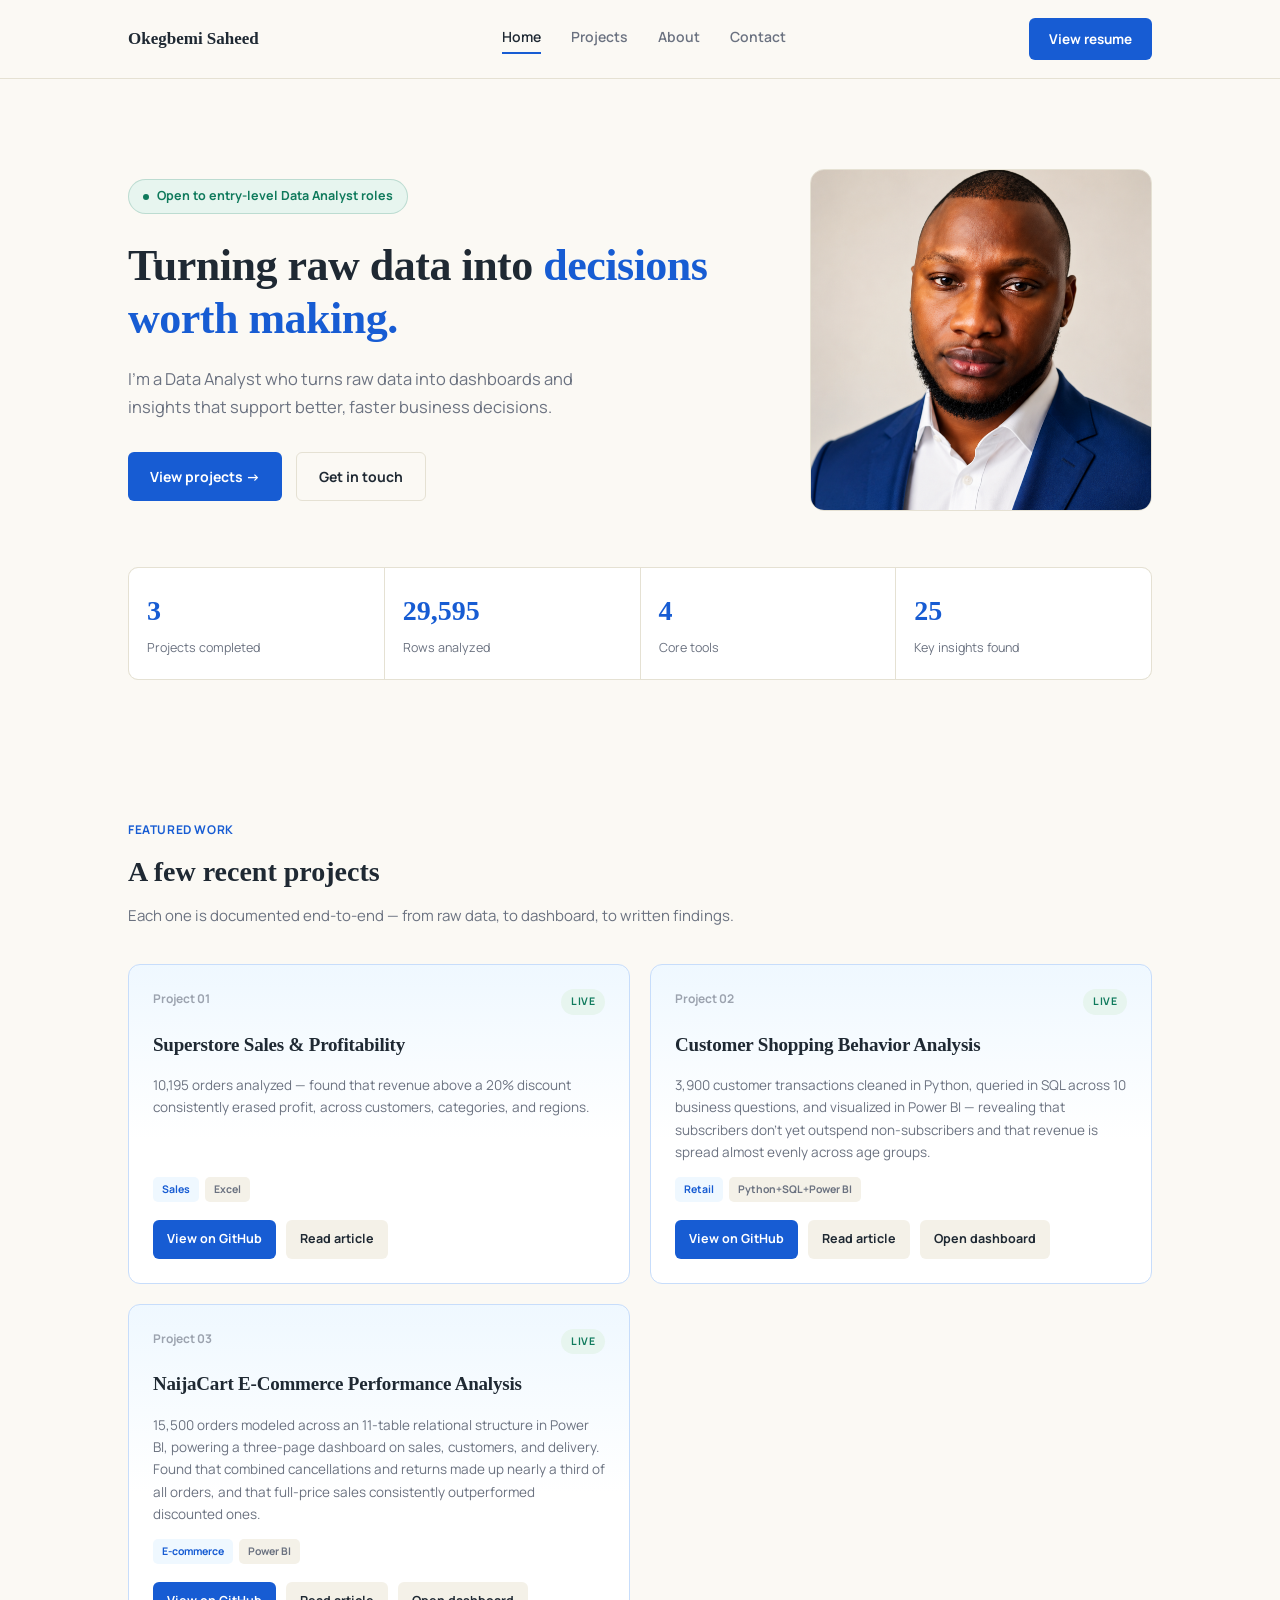
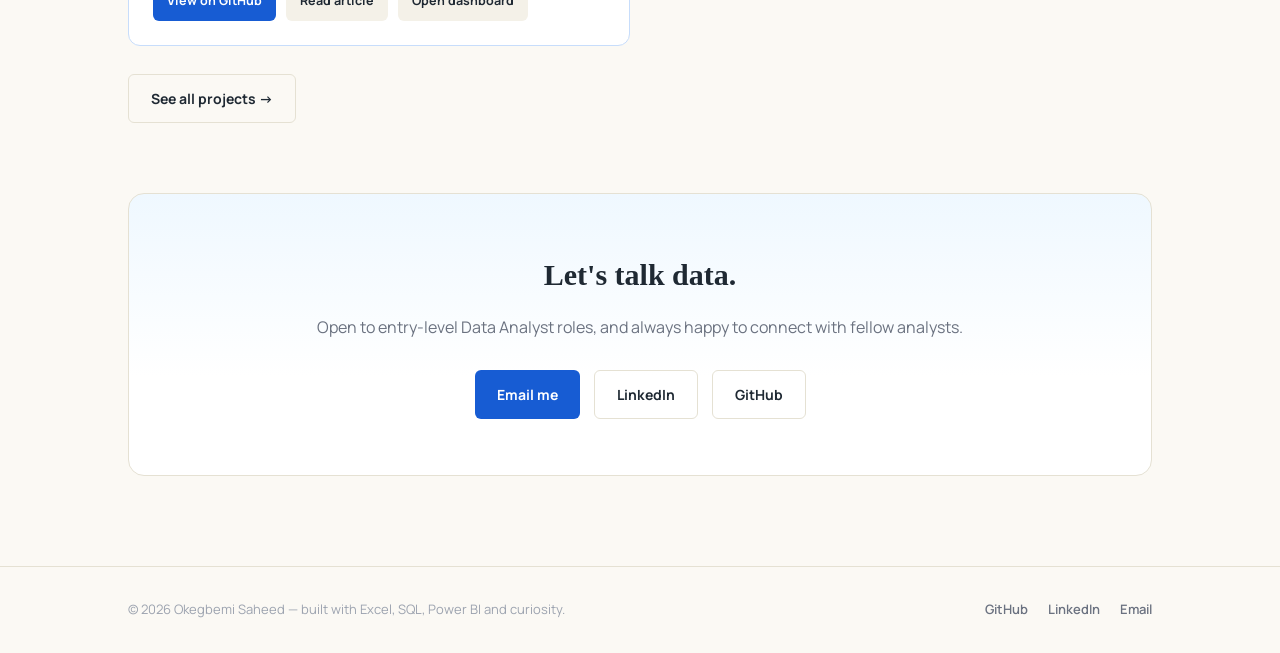
==== commit be1b114d: "Add files via upload" ====
--- a/index.html
+++ b/index.html
@@ -7,7 +7,7 @@
 <link rel="icon" type="image/png" href="./profile.png">
 <link rel="preconnect" href="https://fonts.googleapis.com">
 <link href="https://fonts.googleapis.com/css2?family=Source+Serif+4:wght@500;600;700&family=Manrope:wght@400;500;600;700;800&display=swap" rel="stylesheet">
-<link rel="stylesheet" href="./assets/styles.css">
+<link rel="stylesheet" href="./styles.css">
 </head>
 <body>
 
@@ -90,7 +90,7 @@
   </div>
 </footer>
 
-<script src="./assets/projects.js"></script>
+<script src="./projects.js"></script>
 <script>
   renderProjectGrid("project-grid", p => p.status === "done");
 </script>
--- a/styles.css
+++ b/styles.css
@@ -0,0 +1,187 @@
+:root{
+  --bg: #FBF9F4;
+  --surface: #FFFFFF;
+  --surface-2: #F4F1E8;
+  --line: #E5E1D3;
+  --text: #1F2933;
+  --muted: #6B7280;
+  --muted-2: #9CA3AF;
+  --blue: #175CD3;
+  --blue-dark: #0C4A9E;
+  --blue-light: #EFF8FF;
+  --blue-line: #C7DDFB;
+  --green: #0F7A5C;
+  --green-light: #E7F5EF;
+  --amber: #B7791F;
+  --amber-light: #FDF2E0;
+}
+*{margin:0;padding:0;box-sizing:border-box;}
+html{scroll-behavior:smooth;}
+body{
+  background:var(--bg);
+  color:var(--text);
+  font-family:'Manrope',sans-serif;
+  line-height:1.65;
+}
+.serif{font-family:'Source Serif 4', Georgia, serif;}
+a{color:inherit; text-decoration:none;}
+.wrap{max-width:1080px; margin:0 auto; padding:0 28px;}
+img{max-width:100%; display:block;}
+
+/* NAV */
+header{
+  position:sticky; top:0; z-index:50;
+  background:rgba(251,249,244,0.9);
+  backdrop-filter:blur(8px);
+  border-bottom:1px solid var(--line);
+}
+nav{display:flex; align-items:center; justify-content:space-between; padding:18px 28px; max-width:1080px; margin:0 auto;}
+.logo{font-family:'Source Serif 4', Georgia, serif; font-weight:600; font-size:17px; color:var(--text);}
+.navlinks{display:flex; gap:30px; align-items:center;}
+.navlinks a{color:var(--muted); font-size:14px; font-weight:600; transition:color .2s; padding-bottom:4px; border-bottom:2px solid transparent;}
+.navlinks a:hover{color:var(--text);}
+.navlinks a.active{color:var(--text); border-bottom-color:var(--blue);}
+.btn-resume{
+  background:var(--blue); color:#fff; padding:10px 20px; border-radius:6px;
+  font-size:13.5px; font-weight:700;
+}
+.btn-resume:hover{background:var(--blue-dark);}
+.navtoggle{display:none;}
+@media (max-width:760px){
+  .navlinks{display:none;}
+}
+
+/* BUTTONS */
+.btn-primary{
+  display:inline-flex; align-items:center; gap:6px;
+  background:var(--blue); color:#fff; padding:12px 22px; border-radius:6px;
+  font-size:14px; font-weight:700;
+}
+.btn-primary:hover{background:var(--blue-dark);}
+.btn-outline{
+  display:inline-flex; align-items:center; gap:6px;
+  background:transparent; color:var(--text); border:1.5px solid var(--line); padding:12px 22px; border-radius:6px;
+  font-size:14px; font-weight:700;
+}
+.btn-outline:hover{border-color:var(--muted-2);}
+
+/* HERO */
+.hero{padding:90px 0 70px;}
+.eyebrow{
+  display:inline-flex; align-items:center; gap:8px;
+  font-size:12.5px; font-weight:700; color:var(--green);
+  background:var(--green-light); border:1px solid rgba(15,122,92,0.2);
+  padding:6px 14px; border-radius:100px; margin-bottom:26px;
+}
+.eyebrow .dot{width:6px; height:6px; border-radius:50%; background:var(--green);}
+.hero-grid{display:grid; grid-template-columns:1.3fr 0.7fr; gap:48px; align-items:center;}
+h1{font-family:'Source Serif 4', Georgia, serif; font-weight:600; font-size:44px; line-height:1.2; letter-spacing:-0.5px; margin-bottom:20px;}
+h1 .accent{color:var(--blue);}
+.lede{font-size:16.5px; color:var(--muted); max-width:480px; margin-bottom:32px;}
+.hero-ctas{display:flex; gap:14px; flex-wrap:wrap;}
+.photo-frame{
+  aspect-ratio:1; border-radius:14px; overflow:hidden; background:var(--surface-2);
+  border:1px solid var(--line); display:flex; align-items:center; justify-content:center;
+}
+.photo-frame img{width:100%; height:100%; object-fit:cover;}
+.photo-fallback{display:none; text-align:center; color:var(--muted-2); font-size:13px; font-weight:600;}
+.photo-frame.no-photo img{display:none;}
+.photo-frame.no-photo .photo-fallback{display:block;}
+
+.hero-stats{
+  display:grid; grid-template-columns:repeat(4,1fr); gap:1px;
+  background:var(--line); border:1px solid var(--line); border-radius:10px; overflow:hidden; margin-top:56px;
+}
+.stat{background:var(--surface); padding:20px 18px;}
+.stat .n{font-family:'Source Serif 4', Georgia, serif; font-size:28px; font-weight:600; color:var(--blue);}
+.stat .l{font-size:12.5px; color:var(--muted); margin-top:4px;}
+@media (max-width:760px){
+  .hero-grid{grid-template-columns:1fr;}
+  .photo-frame{max-width:220px; margin:0 auto;}
+  .hero-stats{grid-template-columns:repeat(2,1fr);}
+  h1{font-size:32px;}
+}
+
+/* SECTIONS */
+.section{padding:70px 0;}
+.section-head{margin-bottom:36px;}
+.section-head h2{font-family:'Source Serif 4', Georgia, serif; font-size:28px; font-weight:600; margin-bottom:8px;}
+.section-head p{color:var(--muted); font-size:15px;}
+.section-tag{
+  font-size:12px; font-weight:700; color:var(--blue); text-transform:uppercase; letter-spacing:0.6px;
+  margin-bottom:10px;
+}
+
+/* ABOUT */
+.about-grid{display:grid; grid-template-columns:1.2fr 1fr; gap:56px;}
+.about-text p{color:var(--muted); margin-bottom:16px; font-size:15px;}
+.about-text strong{color:var(--text);}
+.skills-box{background:var(--surface); border:1px solid var(--line); border-radius:12px; padding:26px;}
+.skills-box h4{font-size:14px; margin-bottom:20px; color:var(--muted); text-transform:uppercase; letter-spacing:0.5px; font-weight:700;}
+.skill-row{margin-bottom:16px;}
+.skill-row:last-child{margin-bottom:0;}
+.skill-row .top{display:flex; justify-content:space-between; font-size:13.5px; margin-bottom:6px;}
+.skill-row .top span:last-child{color:var(--muted);}
+.bar{height:6px; background:var(--surface-2); border-radius:3px; overflow:hidden;}
+.bar i{display:block; height:100%; border-radius:3px; background:var(--blue);}
+@media (max-width:760px){ .about-grid{grid-template-columns:1fr;} }
+
+/* PROJECTS */
+.project-grid{display:grid; grid-template-columns:repeat(2,1fr); gap:20px;}
+@media (max-width:760px){ .project-grid{grid-template-columns:1fr;} }
+
+.card{
+  border:1px solid var(--line); border-radius:12px; background:var(--surface);
+  padding:24px; display:flex; flex-direction:column; gap:14px; transition:box-shadow .2s, transform .2s;
+}
+.card:hover{transform:translateY(-3px); box-shadow:0 6px 20px rgba(23,92,211,0.08);}
+.card.featured{border-color:var(--blue-line); background:linear-gradient(180deg, var(--blue-light) 0%, var(--surface) 55%);}
+.card-top{display:flex; justify-content:space-between; align-items:flex-start;}
+.card-num{font-size:12px; font-weight:700; color:var(--muted-2);}
+.status{
+  font-size:10.5px; padding:4px 10px; border-radius:100px;
+  text-transform:uppercase; letter-spacing:0.5px; font-weight:700;
+}
+.status.done{background:var(--green-light); color:var(--green);}
+.status.pending{background:var(--surface-2); color:var(--muted);}
+
+.card h3{font-family:'Source Serif 4', Georgia, serif; font-size:19px; font-weight:600; letter-spacing:-0.2px;}
+.card p.desc{font-size:13.5px; color:var(--muted); flex-grow:1;}
+
+.tag-row{display:flex; gap:6px; flex-wrap:wrap;}
+.tag{
+  font-size:10.5px; font-weight:700; padding:4px 9px; border-radius:5px;
+  background:var(--surface-2); color:var(--muted);
+}
+.tag.domain{color:var(--blue); background:var(--blue-light);}
+
+.card-links{display:flex; gap:10px; flex-wrap:wrap; margin-top:4px;}
+.card-links a{
+  font-size:12.5px; font-weight:700; padding:9px 14px; border-radius:6px;
+}
+.card-links a.link-primary{background:var(--blue); color:#fff;}
+.card-links a.link-primary:hover{background:var(--blue-dark);}
+.card-links a.link-secondary{background:var(--surface-2); color:var(--text);}
+.card-links a.link-secondary:hover{background:var(--line);}
+
+/* CONTACT */
+.contact-box{
+  border:1px solid var(--line); border-radius:16px; padding:56px 40px; text-align:center;
+  background:linear-gradient(180deg, var(--blue-light) 0%, var(--surface) 65%);
+}
+.contact-box h2{font-family:'Source Serif 4', Georgia, serif; font-size:30px; font-weight:600; margin-bottom:14px;}
+.contact-box p{color:var(--muted); margin-bottom:30px;}
+.contact-links{display:flex; gap:14px; justify-content:center; flex-wrap:wrap;}
+
+/* FOOTER */
+footer{border-top:1px solid var(--line); padding:32px 0; margin-top:20px;}
+.footer-row{display:flex; justify-content:space-between; align-items:center; flex-wrap:wrap; gap:12px;}
+.footer-row p{font-size:13px; color:var(--muted-2);}
+.footer-links{display:flex; gap:20px;}
+.footer-links a{font-size:13px; color:var(--muted); font-weight:600;}
+.footer-links a:hover{color:var(--text);}
+
+/* PAGE HEADER (non-home pages) */
+.page-header{padding:60px 0 20px;}
+.page-header h1{font-size:34px; margin-bottom:10px;}
+.page-header p{color:var(--muted); font-size:15px; max-width:560px;}
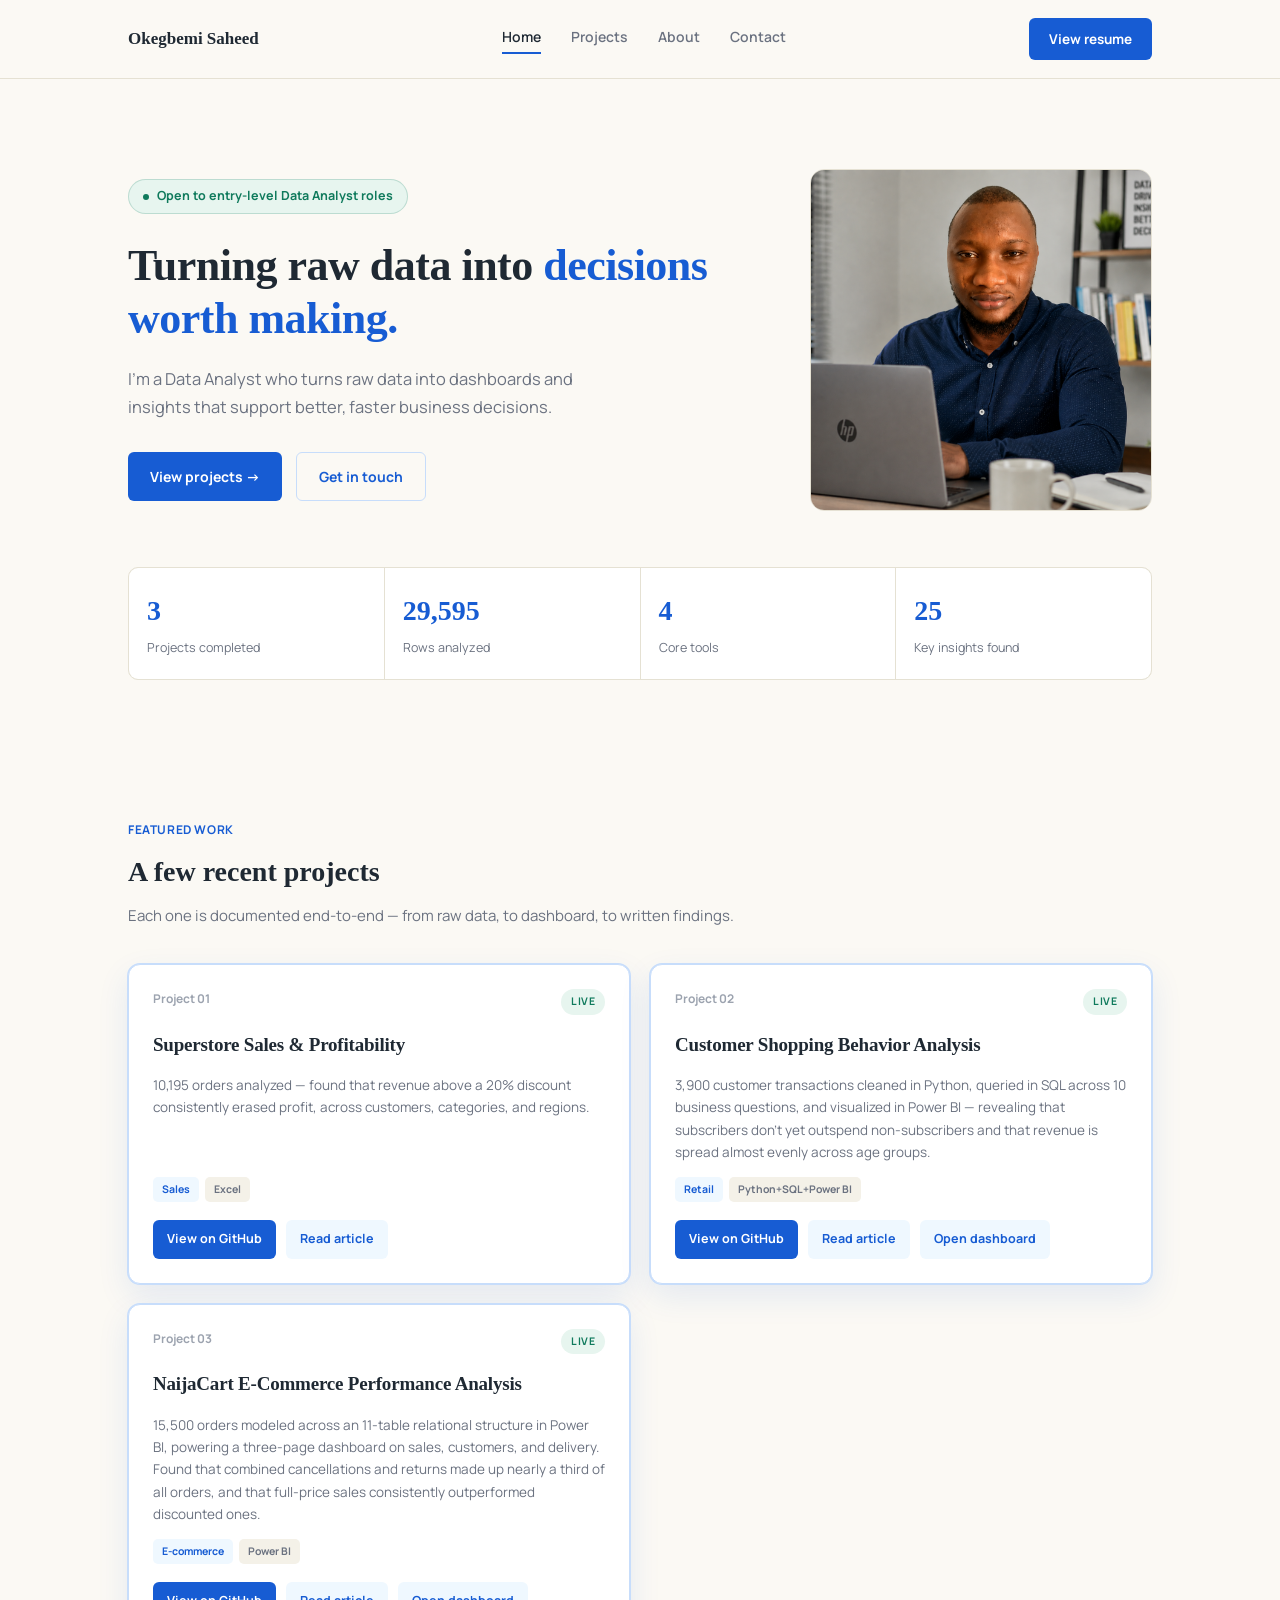
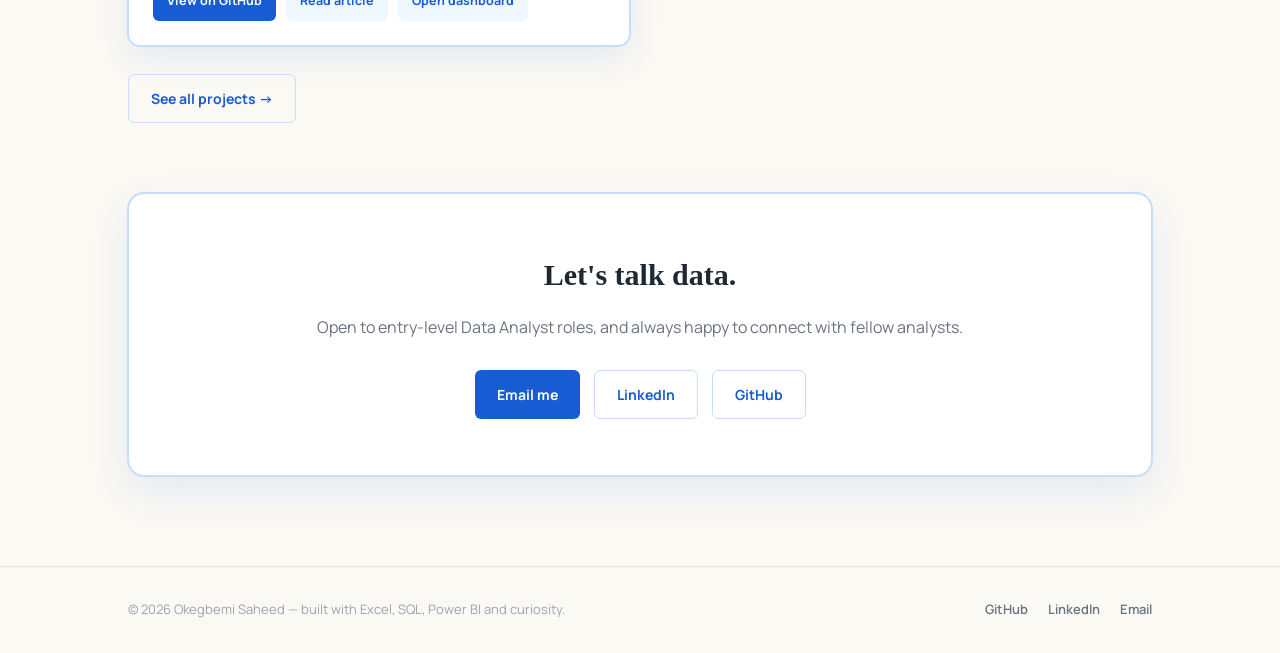
==== commit 573dd351: "Add files via upload" ====
--- a/index.html
+++ b/index.html
@@ -14,12 +14,13 @@
 <header>
   <nav>
     <div class="logo">Okegbemi Saheed</div>
-    <div class="navlinks">
+    <div class="navlinks" id="navlinks">
       <a href="./index.html" class="active">Home</a>
       <a href="./projects.html">Projects</a>
       <a href="./about.html">About</a>
       <a href="./contact.html">Contact</a>
     </div>
+    <button class="navtoggle" id="navtoggle" aria-label="Toggle menu">&#9776;</button>
     <a href="./resume.pdf" class="btn-resume" target="_blank" rel="noopener">View resume</a>
   </nav>
 </header>
@@ -94,5 +95,6 @@
 <script>
   renderProjectGrid("project-grid", p => p.status === "done");
 </script>
+<script src="./nav.js"></script>
 </body>
 </html>
--- a/styles.css
+++ b/styles.css
@@ -35,7 +35,7 @@
   backdrop-filter:blur(8px);
   border-bottom:1px solid var(--line);
 }
-nav{display:flex; align-items:center; justify-content:space-between; padding:18px 28px; max-width:1080px; margin:0 auto;}
+nav{display:flex; align-items:center; justify-content:space-between; padding:18px 28px; max-width:1080px; margin:0 auto; position:relative;}
 .logo{font-family:'Source Serif 4', Georgia, serif; font-weight:600; font-size:17px; color:var(--text);}
 .navlinks{display:flex; gap:30px; align-items:center;}
 .navlinks a{color:var(--muted); font-size:14px; font-weight:600; transition:color .2s; padding-bottom:4px; border-bottom:2px solid transparent;}
@@ -46,9 +46,21 @@
   font-size:13.5px; font-weight:700;
 }
 .btn-resume:hover{background:var(--blue-dark);}
-.navtoggle{display:none;}
+.navtoggle{
+  display:none; background:none; border:1.5px solid var(--blue-line); border-radius:6px;
+  width:38px; height:38px; align-items:center; justify-content:center; color:var(--blue); cursor:pointer; font-size:18px;
+}
 @media (max-width:760px){
-  .navlinks{display:none;}
+  .navlinks{
+    display:none; position:absolute; top:calc(100% + 1px); left:0; right:0;
+    background:var(--surface); border:1px solid var(--line); border-radius:0 0 10px 10px;
+    flex-direction:column; align-items:stretch; gap:0; padding:6px 28px 14px; box-shadow:0 8px 20px rgba(0,0,0,0.06);
+  }
+  .navlinks.open{display:flex;}
+  .navlinks a{padding:12px 0; border-bottom:1px solid var(--line); border-bottom-width:1px;}
+  .navlinks a.active{border-bottom-color:var(--line);}
+  .navlinks a:last-child{border-bottom:none;}
+  .navtoggle{display:inline-flex;}
 }
 
 /* BUTTONS */
@@ -60,10 +72,10 @@
 .btn-primary:hover{background:var(--blue-dark);}
 .btn-outline{
   display:inline-flex; align-items:center; gap:6px;
-  background:transparent; color:var(--text); border:1.5px solid var(--line); padding:12px 22px; border-radius:6px;
+  background:transparent; color:var(--blue); border:1.5px solid var(--blue-line); padding:12px 22px; border-radius:6px;
   font-size:14px; font-weight:700;
 }
-.btn-outline:hover{border-color:var(--muted-2);}
+.btn-outline:hover{border-color:var(--blue); background:var(--blue-light);}
 
 /* HERO */
 .hero{padding:90px 0 70px;}
@@ -135,7 +147,7 @@
   padding:24px; display:flex; flex-direction:column; gap:14px; transition:box-shadow .2s, transform .2s;
 }
 .card:hover{transform:translateY(-3px); box-shadow:0 6px 20px rgba(23,92,211,0.08);}
-.card.featured{border-color:var(--blue-line); background:linear-gradient(180deg, var(--blue-light) 0%, var(--surface) 55%);}
+.card.featured{border-color:var(--blue-line); background:var(--surface); box-shadow:0 0 0 1px var(--blue-line), 0 12px 32px rgba(23,92,211,0.10);}
 .card-top{display:flex; justify-content:space-between; align-items:flex-start;}
 .card-num{font-size:12px; font-weight:700; color:var(--muted-2);}
 .status{
@@ -161,13 +173,13 @@
 }
 .card-links a.link-primary{background:var(--blue); color:#fff;}
 .card-links a.link-primary:hover{background:var(--blue-dark);}
-.card-links a.link-secondary{background:var(--surface-2); color:var(--text);}
-.card-links a.link-secondary:hover{background:var(--line);}
+.card-links a.link-secondary{background:var(--blue-light); color:var(--blue);}
+.card-links a.link-secondary:hover{background:var(--blue-line);}
 
 /* CONTACT */
 .contact-box{
-  border:1px solid var(--line); border-radius:16px; padding:56px 40px; text-align:center;
-  background:linear-gradient(180deg, var(--blue-light) 0%, var(--surface) 65%);
+  border:1px solid var(--blue-line); border-radius:16px; padding:56px 40px; text-align:center;
+  background:var(--surface); box-shadow:0 0 0 1px var(--blue-line), 0 16px 40px rgba(23,92,211,0.10);
 }
 .contact-box h2{font-family:'Source Serif 4', Georgia, serif; font-size:30px; font-weight:600; margin-bottom:14px;}
 .contact-box p{color:var(--muted); margin-bottom:30px;}
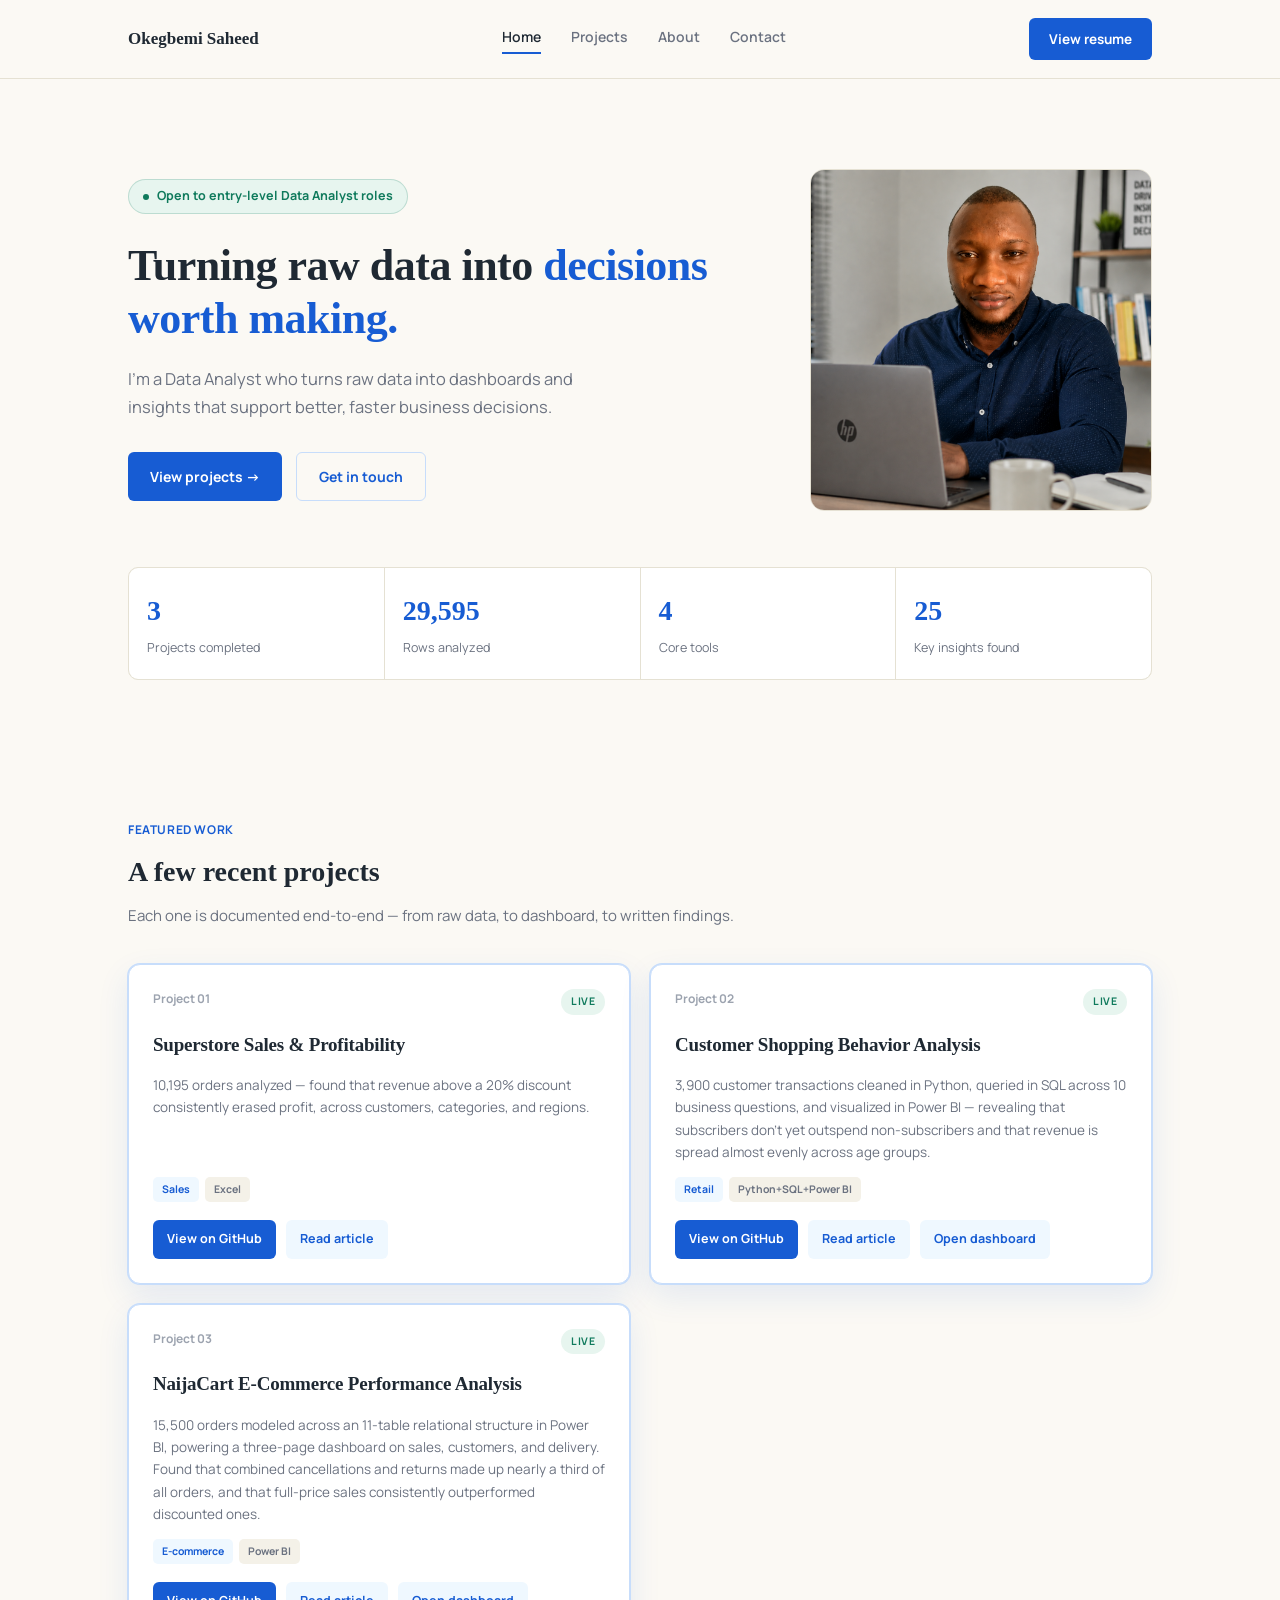
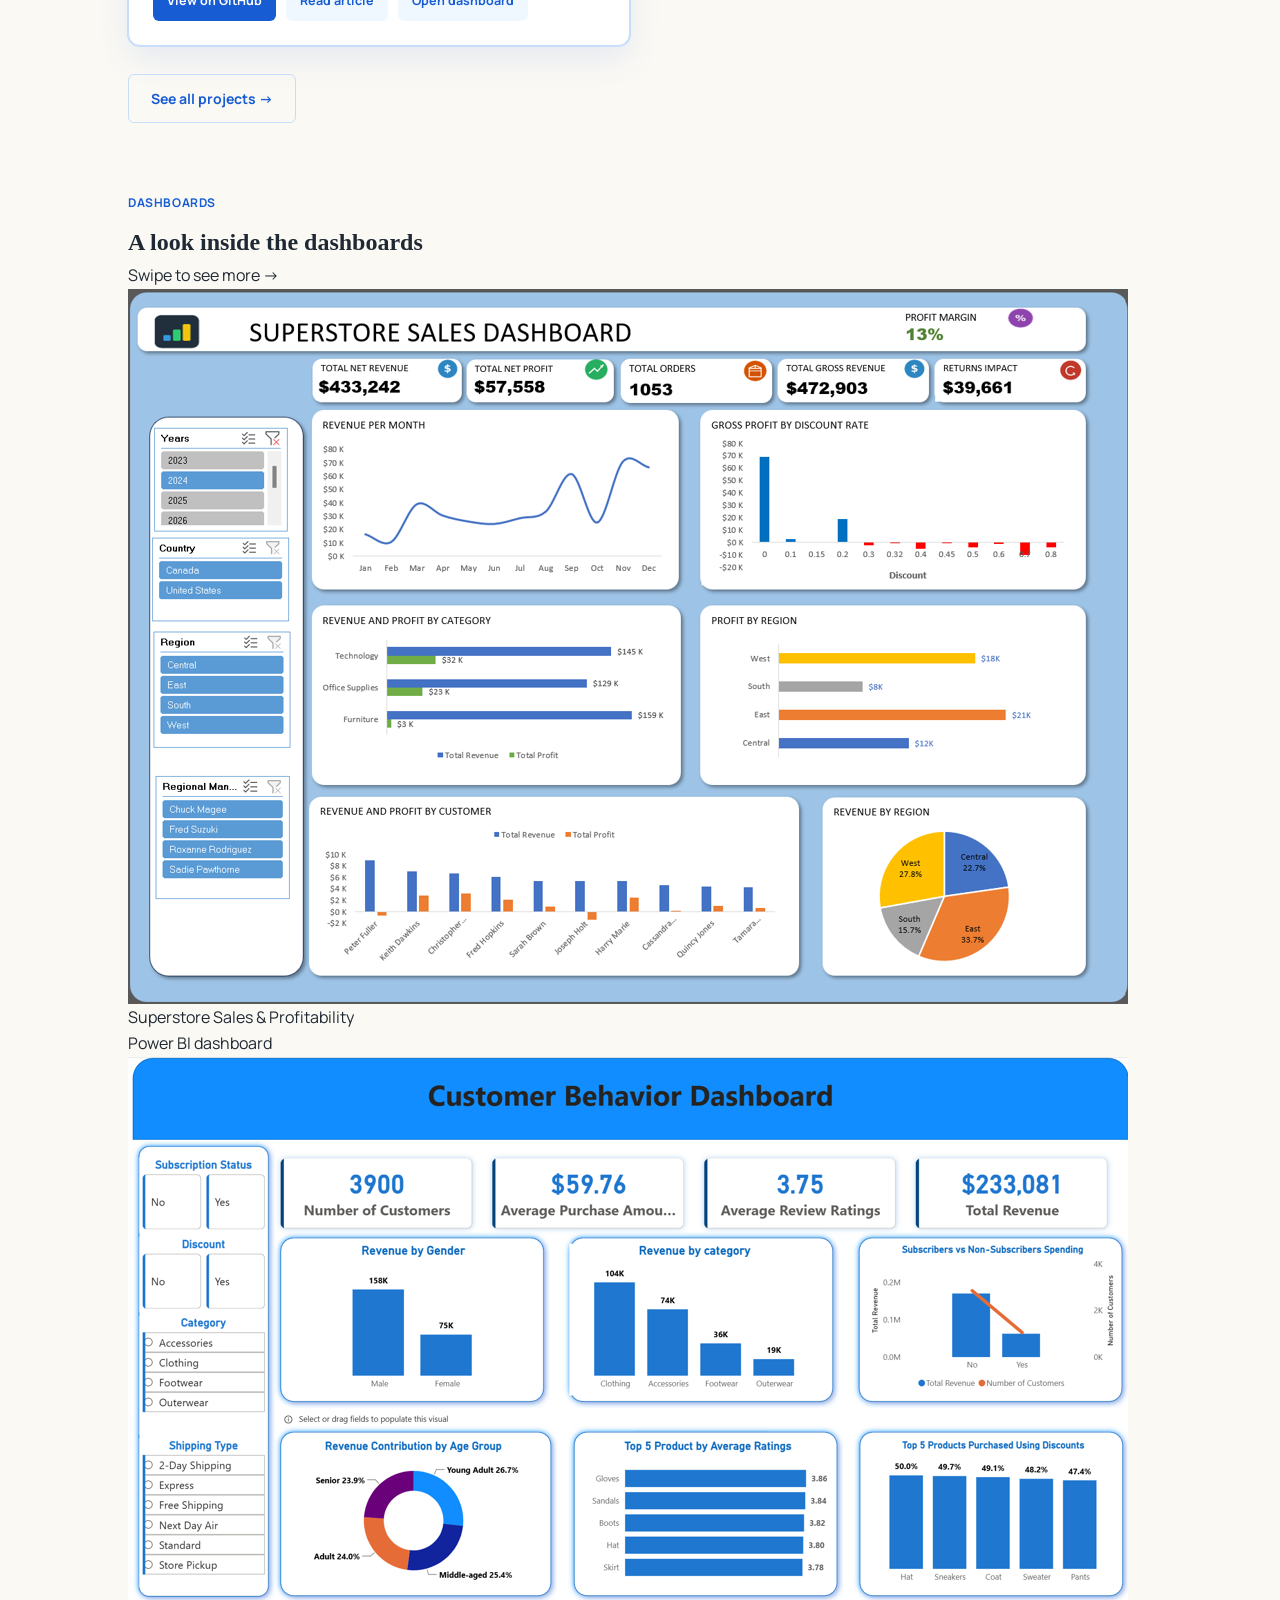
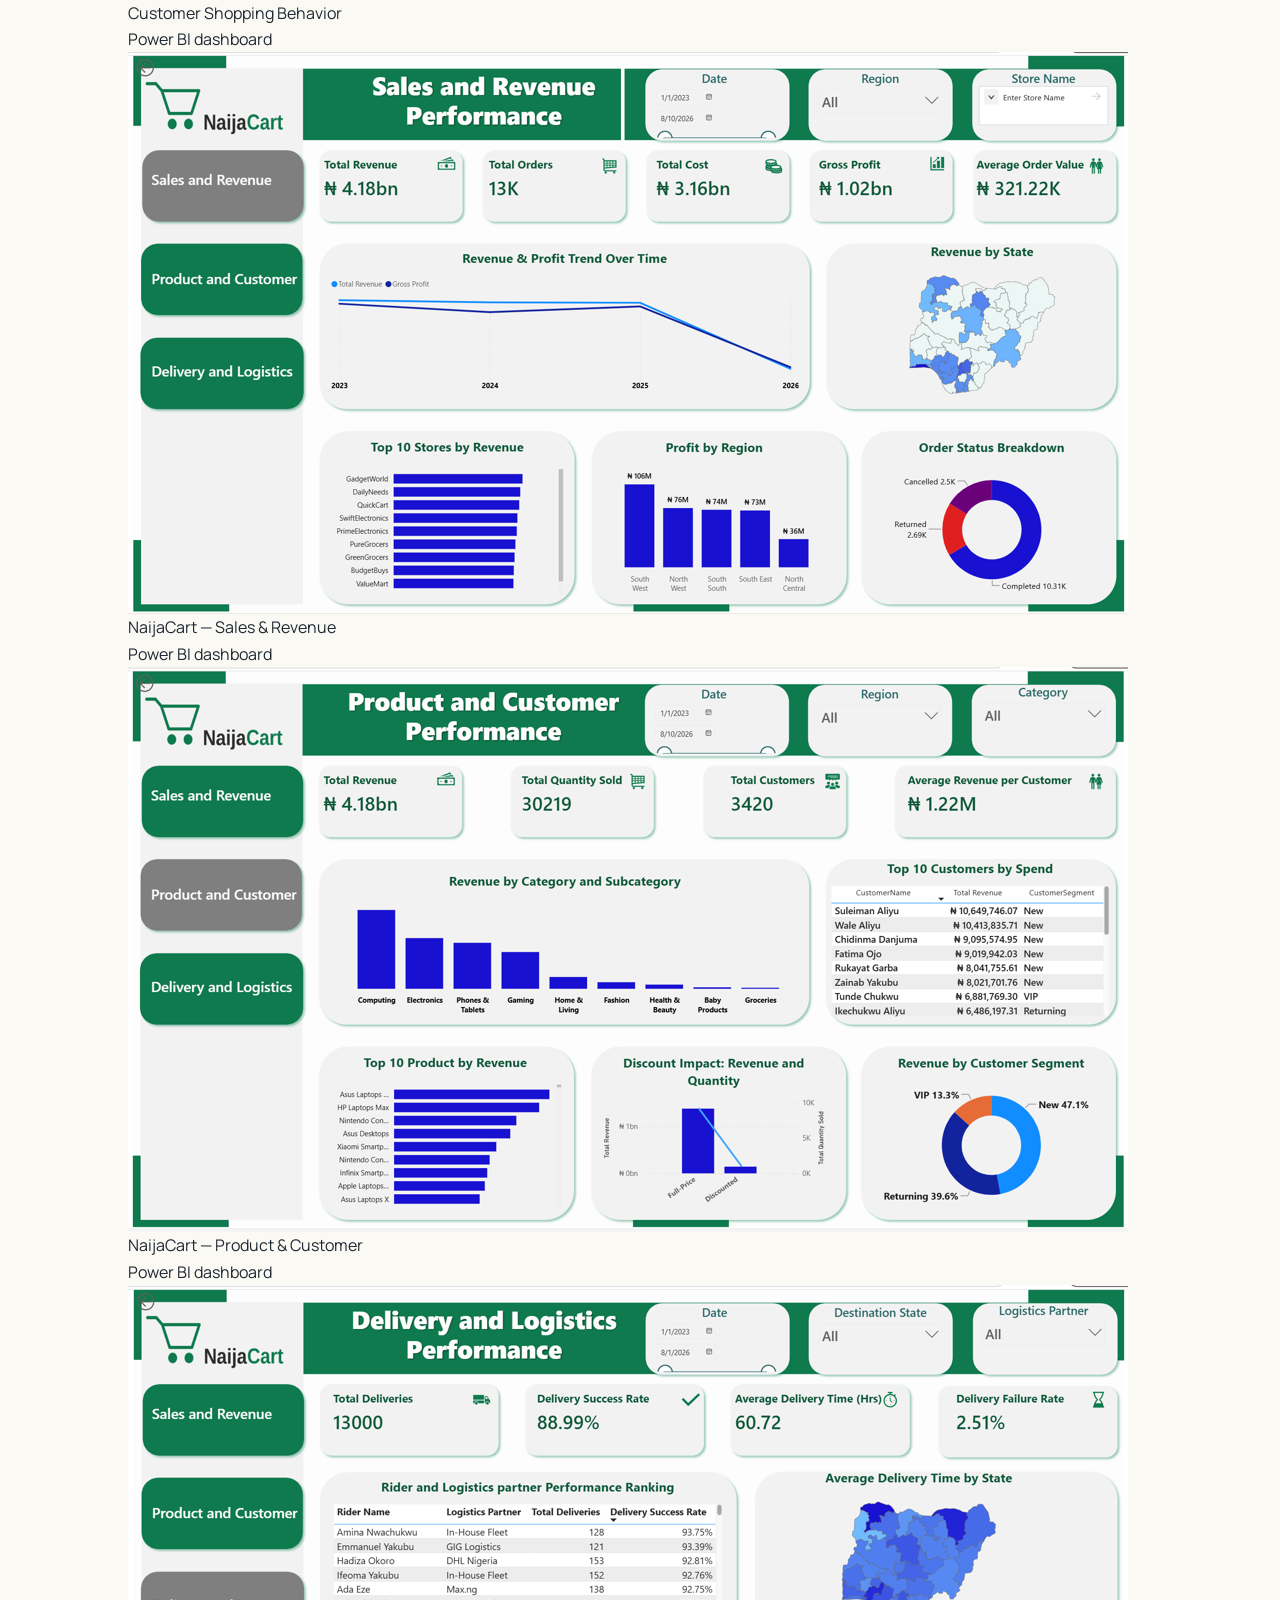
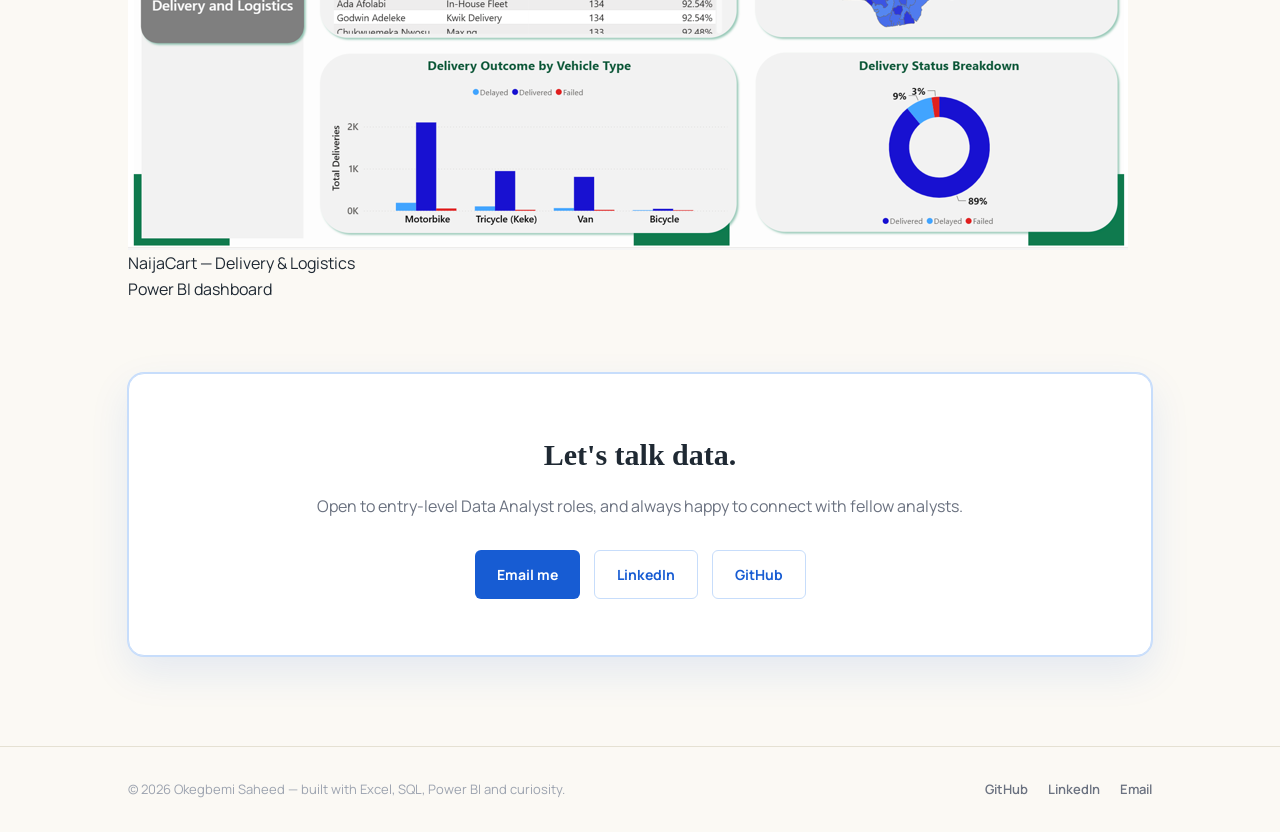
==== commit 40936300: "Add files via upload" ====
--- a/index.html
+++ b/index.html
@@ -68,6 +68,40 @@
 
 <section class="section" style="padding-top:0;">
   <div class="wrap">
+    <div class="scroller-head">
+      <div>
+        <div class="section-tag">Dashboards</div>
+        <h2 class="serif" style="font-size:24px; font-weight:600;">A look inside the dashboards</h2>
+      </div>
+      <span class="scroller-hint">Swipe to see more →</span>
+    </div>
+    <div class="dash-scroll">
+      <div class="dash-card">
+        <div class="shot"><img src="./dashboard-1.png" alt="Superstore Sales Dashboard" onerror="this.parentElement.classList.add('no-shot'); this.parentElement.innerHTML='Add<br>dashboard-1.png'"></div>
+        <div class="cap"><div class="t">Superstore Sales & Profitability</div><div class="d">Power BI dashboard</div></div>
+      </div>
+      <div class="dash-card">
+        <div class="shot"><img src="./dashboard-2.png" alt="Customer Behavior Dashboard" onerror="this.parentElement.classList.add('no-shot'); this.parentElement.innerHTML='Add<br>dashboard-2.png'"></div>
+        <div class="cap"><div class="t">Customer Shopping Behavior</div><div class="d">Power BI dashboard</div></div>
+      </div>
+      <div class="dash-card">
+        <div class="shot"><img src="./dashboard-3.png" alt="NaijaCart Sales and Revenue Dashboard" onerror="this.parentElement.classList.add('no-shot'); this.parentElement.innerHTML='Add<br>dashboard-3.png'"></div>
+        <div class="cap"><div class="t">NaijaCart — Sales & Revenue</div><div class="d">Power BI dashboard</div></div>
+      </div>
+      <div class="dash-card">
+        <div class="shot"><img src="./dashboard-4.png" alt="NaijaCart Product and Customer Dashboard" onerror="this.parentElement.classList.add('no-shot'); this.parentElement.innerHTML='Add<br>dashboard-4.png'"></div>
+        <div class="cap"><div class="t">NaijaCart — Product & Customer</div><div class="d">Power BI dashboard</div></div>
+      </div>
+      <div class="dash-card">
+        <div class="shot"><img src="./dashboard-5.png" alt="NaijaCart Delivery and Logistics Dashboard" onerror="this.parentElement.classList.add('no-shot'); this.parentElement.innerHTML='Add<br>dashboard-5.png'"></div>
+        <div class="cap"><div class="t">NaijaCart — Delivery & Logistics</div><div class="d">Power BI dashboard</div></div>
+      </div>
+    </div>
+  </div>
+</section>
+
+<section class="section" style="padding-top:0;">
+  <div class="wrap">
     <div class="contact-box">
       <h2>Let's talk data.</h2>
       <p>Open to entry-level Data Analyst roles, and always happy to connect with fellow analysts.</p>
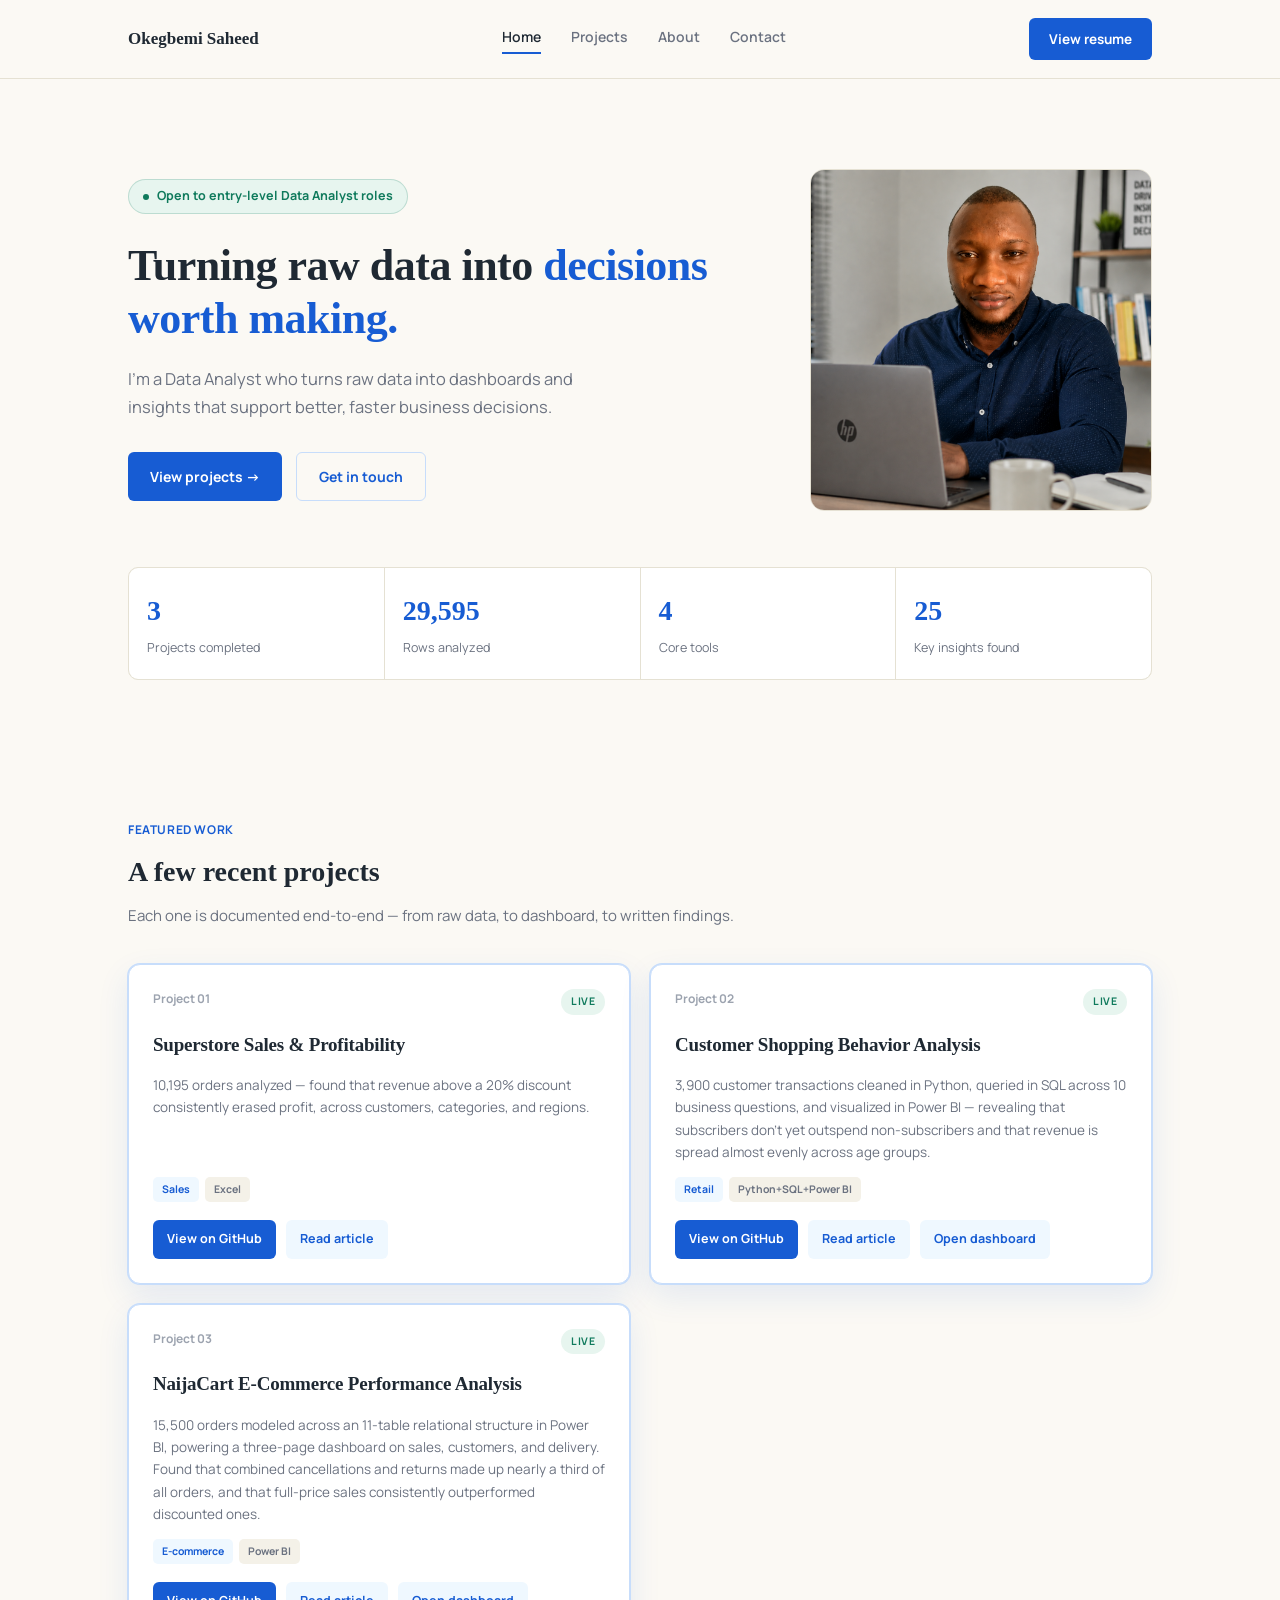
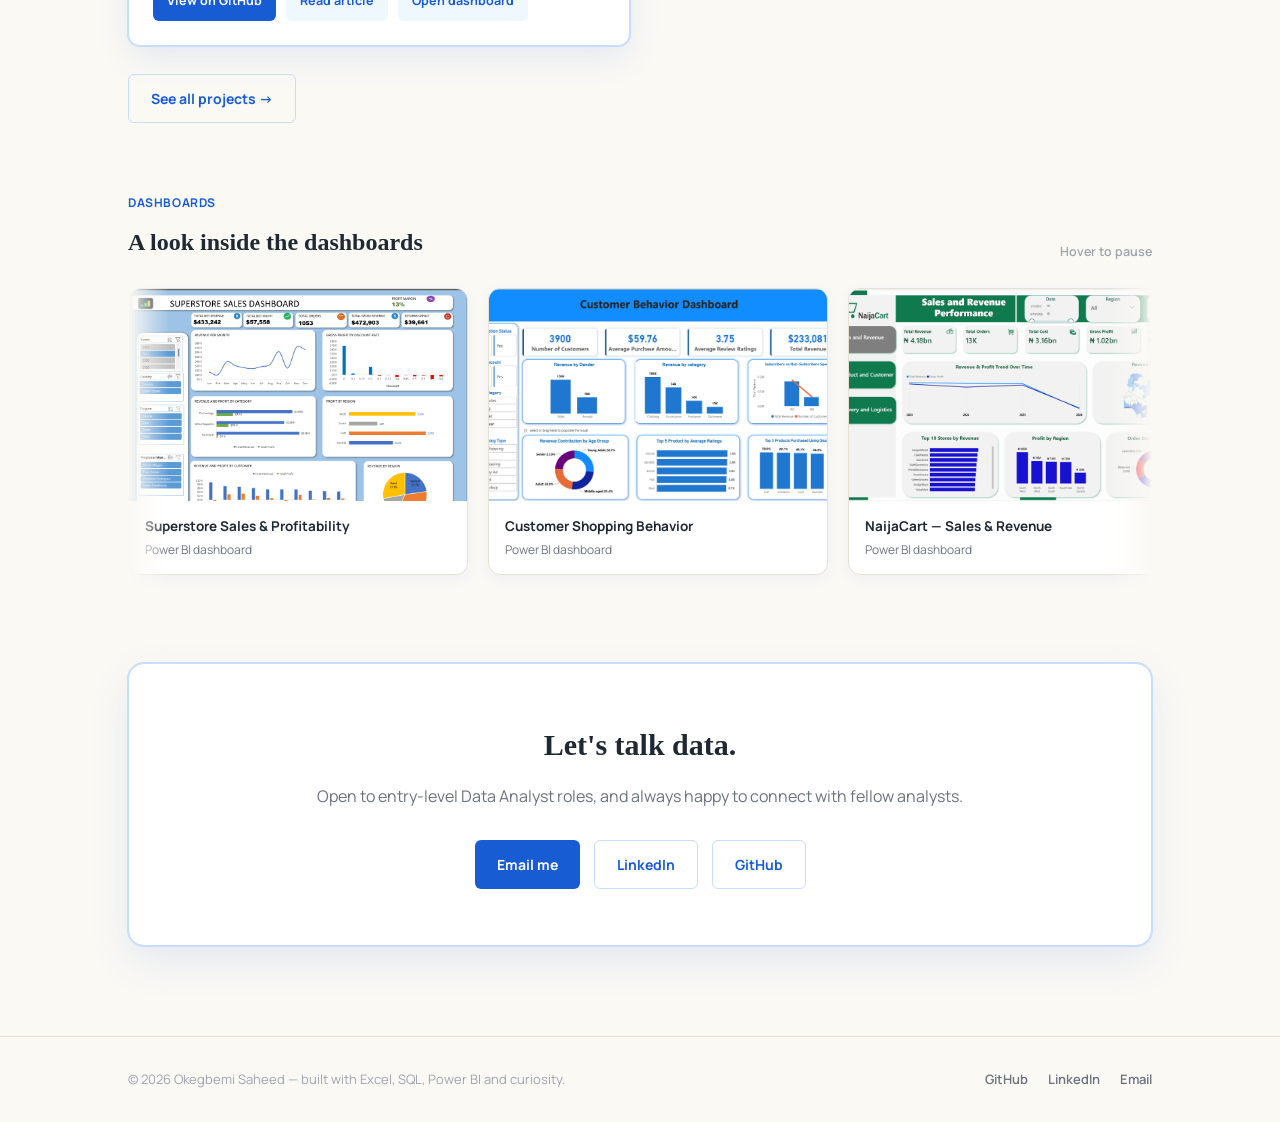
==== commit 99919007: "Add files via upload" ====
--- a/index.html
+++ b/index.html
@@ -73,9 +73,10 @@
         <div class="section-tag">Dashboards</div>
         <h2 class="serif" style="font-size:24px; font-weight:600;">A look inside the dashboards</h2>
       </div>
-      <span class="scroller-hint">Swipe to see more →</span>
+      <span class="scroller-hint">Hover to pause</span>
     </div>
     <div class="dash-scroll">
+      <div class="dash-track">
       <div class="dash-card">
         <div class="shot"><img src="./dashboard-1.png" alt="Superstore Sales Dashboard" onerror="this.parentElement.classList.add('no-shot'); this.parentElement.innerHTML='Add<br>dashboard-1.png'"></div>
         <div class="cap"><div class="t">Superstore Sales & Profitability</div><div class="d">Power BI dashboard</div></div>
@@ -95,6 +96,28 @@
       <div class="dash-card">
         <div class="shot"><img src="./dashboard-5.png" alt="NaijaCart Delivery and Logistics Dashboard" onerror="this.parentElement.classList.add('no-shot'); this.parentElement.innerHTML='Add<br>dashboard-5.png'"></div>
         <div class="cap"><div class="t">NaijaCart — Delivery & Logistics</div><div class="d">Power BI dashboard</div></div>
+      </div>
+      <!-- duplicate set for seamless infinite loop -->
+      <div class="dash-card" aria-hidden="true">
+        <div class="shot"><img src="./dashboard-1.png" alt="" onerror="this.parentElement.classList.add('no-shot'); this.parentElement.innerHTML='Add<br>dashboard-1.png'"></div>
+        <div class="cap"><div class="t">Superstore Sales & Profitability</div><div class="d">Power BI dashboard</div></div>
+      </div>
+      <div class="dash-card" aria-hidden="true">
+        <div class="shot"><img src="./dashboard-2.png" alt="" onerror="this.parentElement.classList.add('no-shot'); this.parentElement.innerHTML='Add<br>dashboard-2.png'"></div>
+        <div class="cap"><div class="t">Customer Shopping Behavior</div><div class="d">Power BI dashboard</div></div>
+      </div>
+      <div class="dash-card" aria-hidden="true">
+        <div class="shot"><img src="./dashboard-3.png" alt="" onerror="this.parentElement.classList.add('no-shot'); this.parentElement.innerHTML='Add<br>dashboard-3.png'"></div>
+        <div class="cap"><div class="t">NaijaCart — Sales & Revenue</div><div class="d">Power BI dashboard</div></div>
+      </div>
+      <div class="dash-card" aria-hidden="true">
+        <div class="shot"><img src="./dashboard-4.png" alt="" onerror="this.parentElement.classList.add('no-shot'); this.parentElement.innerHTML='Add<br>dashboard-4.png'"></div>
+        <div class="cap"><div class="t">NaijaCart — Product & Customer</div><div class="d">Power BI dashboard</div></div>
+      </div>
+      <div class="dash-card" aria-hidden="true">
+        <div class="shot"><img src="./dashboard-5.png" alt="" onerror="this.parentElement.classList.add('no-shot'); this.parentElement.innerHTML='Add<br>dashboard-5.png'"></div>
+        <div class="cap"><div class="t">NaijaCart — Delivery & Logistics</div><div class="d">Power BI dashboard</div></div>
+      </div>
       </div>
     </div>
   </div>
--- a/styles.css
+++ b/styles.css
@@ -197,3 +197,40 @@
 .page-header{padding:60px 0 20px;}
 .page-header h1{font-size:34px; margin-bottom:10px;}
 .page-header p{color:var(--muted); font-size:15px; max-width:560px;}
+
+/* DASHBOARD SCROLLER */
+.scroller-head{display:flex; justify-content:space-between; align-items:flex-end; gap:16px; margin-bottom:22px; flex-wrap:wrap;}
+.scroller-hint{font-size:12.5px; color:var(--muted-2); font-weight:600; white-space:nowrap;}
+.dash-scroll{
+  overflow:hidden; padding:4px 0 18px; position:relative;
+  -webkit-mask-image:linear-gradient(90deg, transparent, #000 4%, #000 96%, transparent);
+  mask-image:linear-gradient(90deg, transparent, #000 4%, #000 96%, transparent);
+}
+.dash-track{
+  display:flex; gap:20px; width:max-content;
+  animation:dash-scroll-x 38s linear infinite;
+}
+.dash-scroll:hover .dash-track{animation-play-state:paused;}
+@keyframes dash-scroll-x{
+  from{transform:translateX(0);}
+  to{transform:translateX(-50%);}
+}
+.dash-card{
+  flex:0 0 auto; width:78%; max-width:420px;
+  border:1px solid var(--line); border-radius:12px; overflow:hidden; background:var(--surface);
+  box-shadow:0 4px 14px rgba(23,92,211,0.06);
+}
+.dash-card .shot{
+  width:100%; aspect-ratio:16/10; background:var(--surface-2); overflow:hidden;
+  display:flex; align-items:center; justify-content:center;
+}
+.dash-card .shot img{width:100%; height:100%; object-fit:cover; object-position:top;}
+.dash-card .shot.no-shot{color:var(--muted-2); font-size:12.5px; font-weight:600; text-align:center; padding:16px;}
+.dash-card .shot.no-shot img{display:none;}
+.dash-card .cap{padding:14px 16px;}
+.dash-card .cap .t{font-size:13.5px; font-weight:700; color:var(--text); margin-bottom:3px;}
+.dash-card .cap .d{font-size:12px; color:var(--muted);}
+@media (min-width:760px){
+  .dash-card{width:340px;}
+}
+
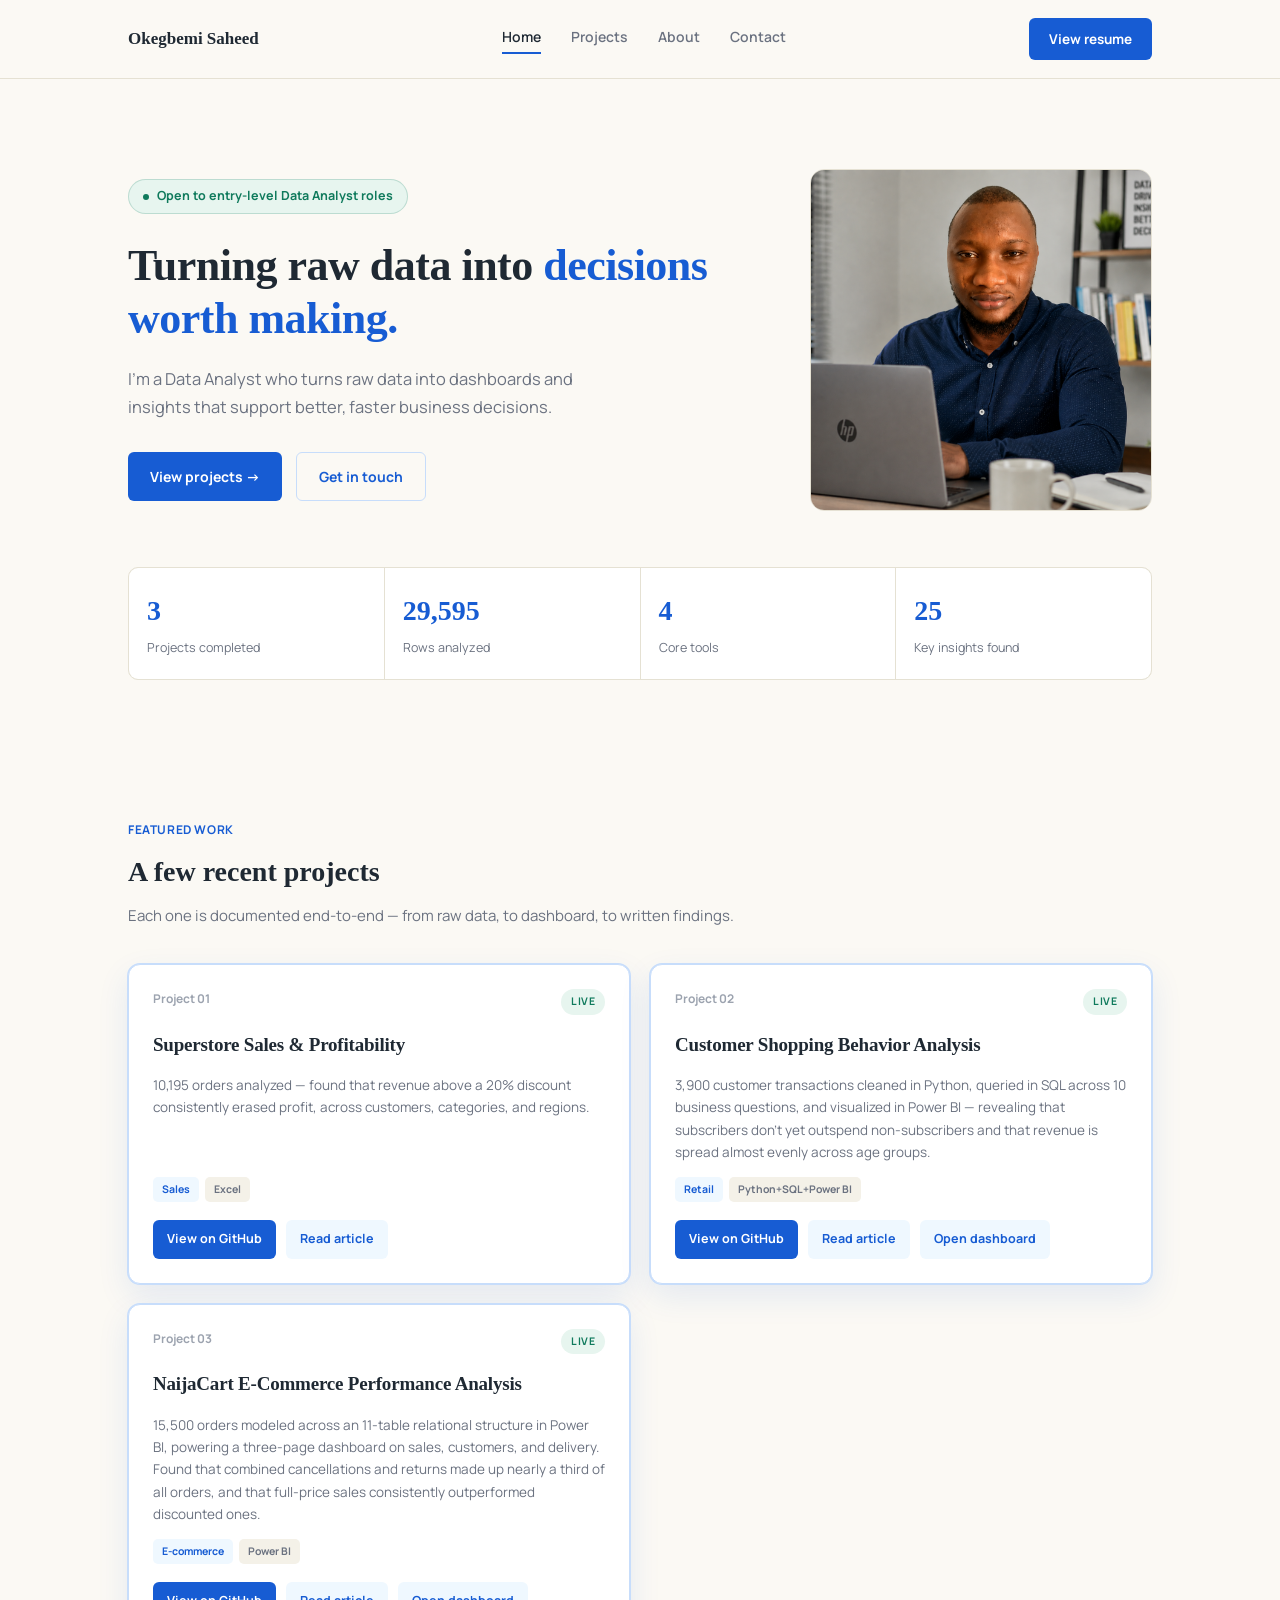
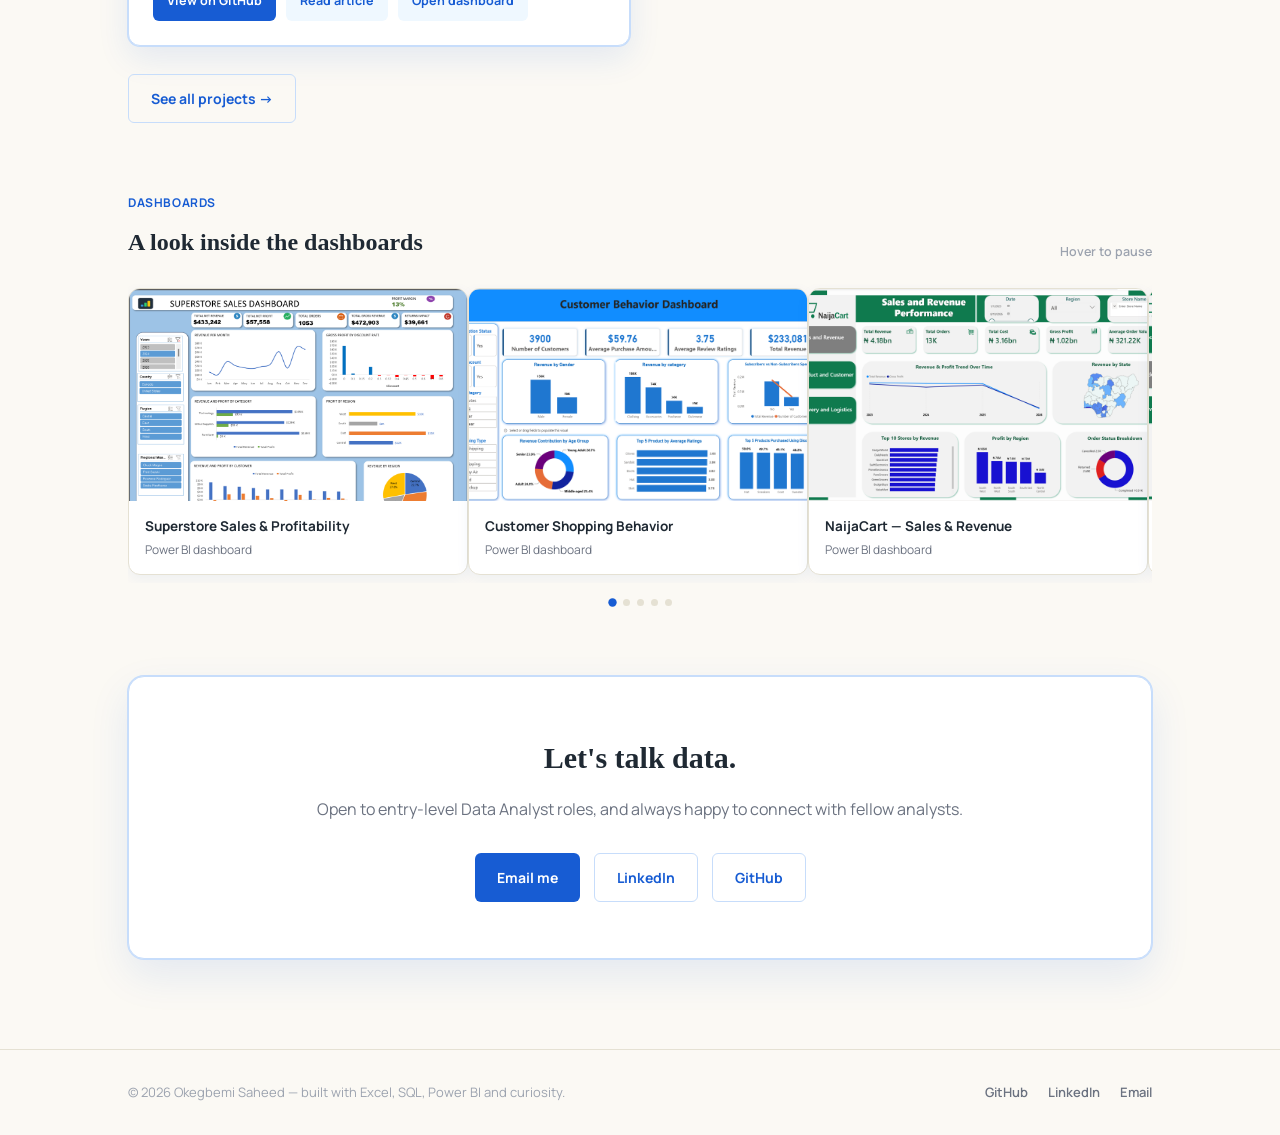
==== commit 1b6885a3: "Add files via upload" ====
--- a/index.html
+++ b/index.html
@@ -120,6 +120,7 @@
       </div>
       </div>
     </div>
+    <div class="dash-dots"></div>
   </div>
 </section>
 
@@ -149,6 +150,7 @@
 </footer>
 
 <script src="./projects.js"></script>
+<script src="./dashboard.js"></script>
 <script>
   renderProjectGrid("project-grid", p => p.status === "done");
 </script>
--- a/styles.css
+++ b/styles.css
@@ -202,24 +202,20 @@
 .scroller-head{display:flex; justify-content:space-between; align-items:flex-end; gap:16px; margin-bottom:22px; flex-wrap:wrap;}
 .scroller-hint{font-size:12.5px; color:var(--muted-2); font-weight:600; white-space:nowrap;}
 .dash-scroll{
-  overflow:hidden; padding:4px 0 18px; position:relative;
-  -webkit-mask-image:linear-gradient(90deg, transparent, #000 4%, #000 96%, transparent);
-  mask-image:linear-gradient(90deg, transparent, #000 4%, #000 96%, transparent);
+  overflow:hidden; padding:4px 0 8px; position:relative;
 }
 .dash-track{
-  display:flex; gap:20px; width:max-content;
-  animation:dash-scroll-x 38s linear infinite;
-}
-.dash-scroll:hover .dash-track{animation-play-state:paused;}
-@keyframes dash-scroll-x{
-  from{transform:translateX(0);}
-  to{transform:translateX(-50%);}
+  display:flex; width:max-content;
+  transform:translateX(0);
 }
 .dash-card{
-  flex:0 0 auto; width:78%; max-width:420px;
+  flex:0 0 auto; width:100%;
   border:1px solid var(--line); border-radius:12px; overflow:hidden; background:var(--surface);
   box-shadow:0 4px 14px rgba(23,92,211,0.06);
 }
+.dash-dots{display:flex; gap:7px; justify-content:center; margin-top:16px;}
+.dash-dots .dot{width:7px; height:7px; border-radius:50%; background:var(--line); transition:background .2s, transform .2s;}
+.dash-dots .dot.active{background:var(--blue); transform:scale(1.2);}
 .dash-card .shot{
   width:100%; aspect-ratio:16/10; background:var(--surface-2); overflow:hidden;
   display:flex; align-items:center; justify-content:center;
